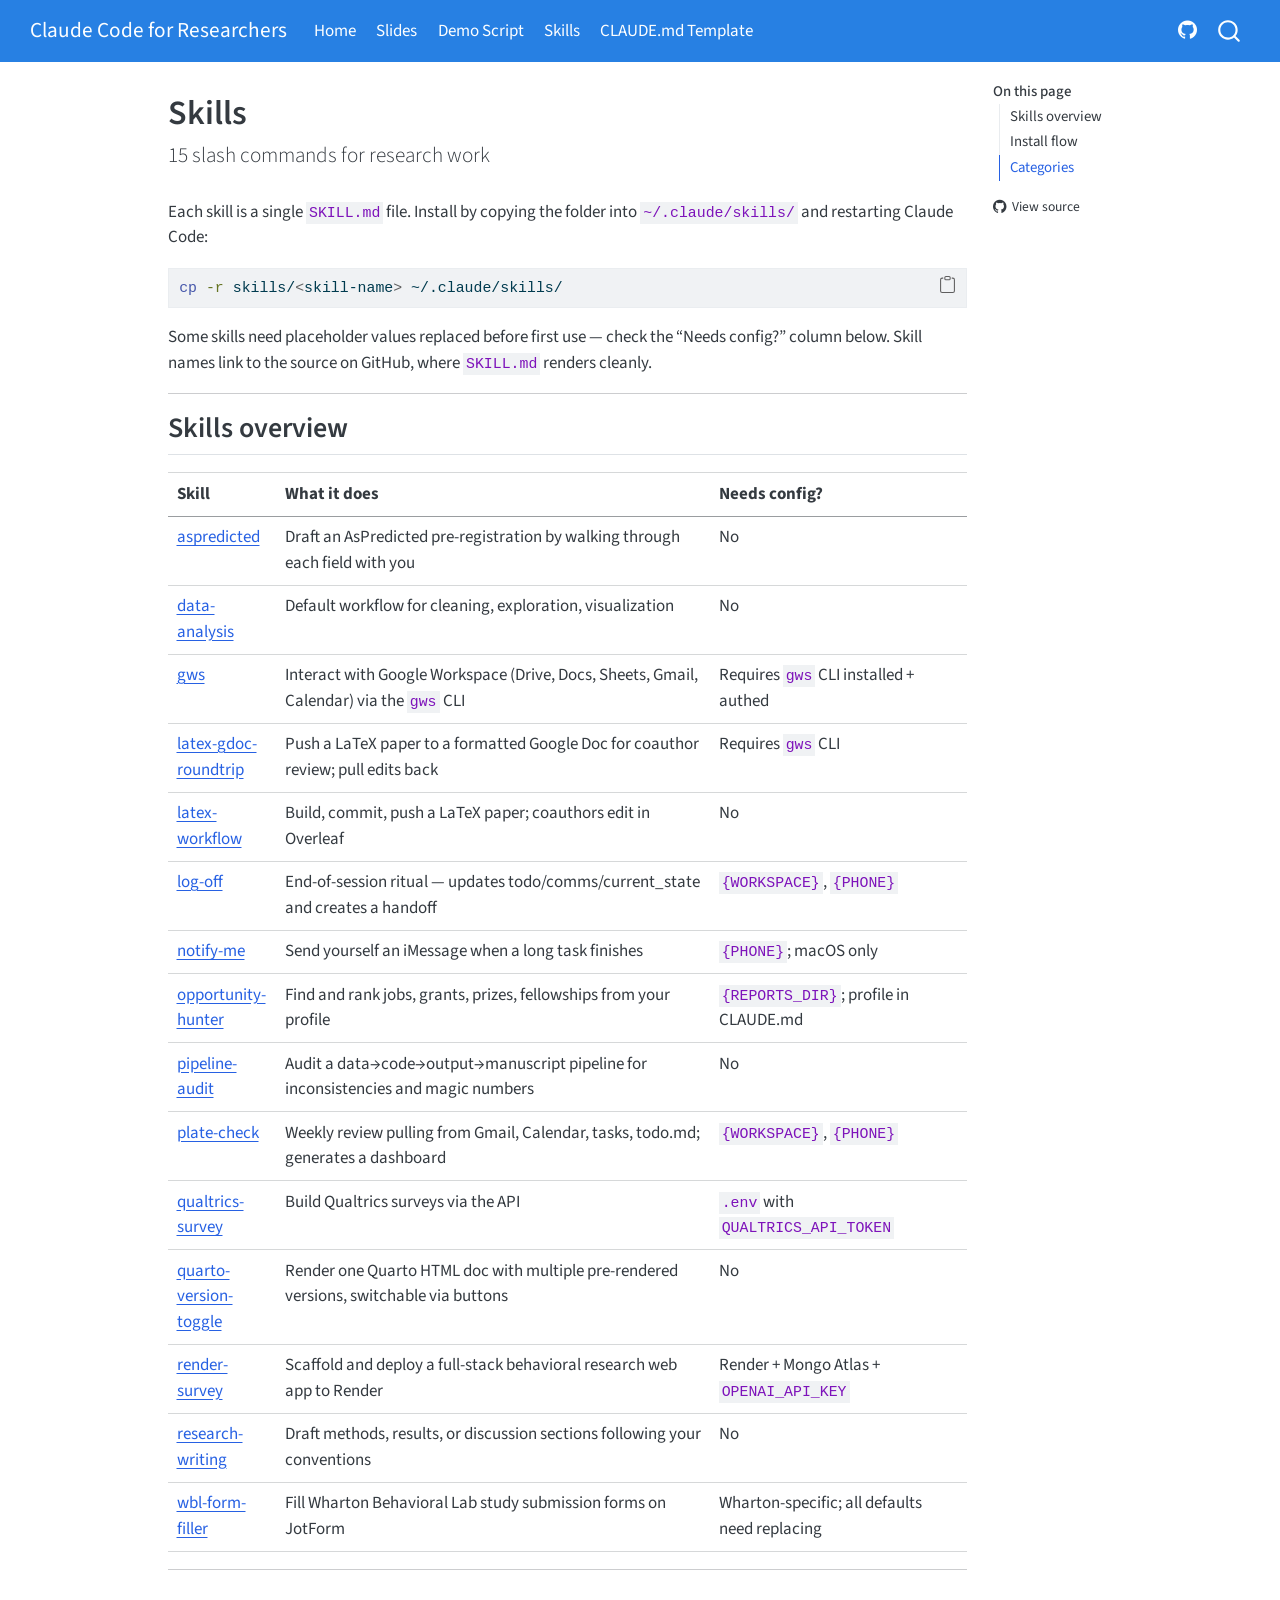
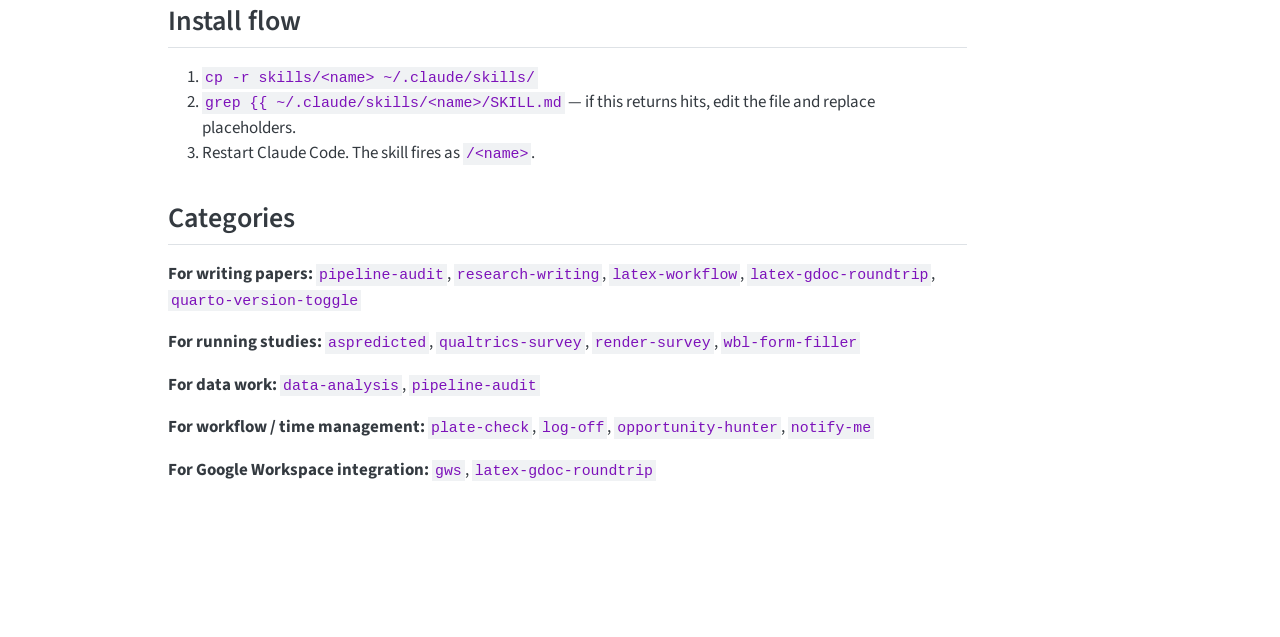
==== skills/index.html @ da027f0b "Built site for gh-pages" ====
<!DOCTYPE html>
<html xmlns="http://www.w3.org/1999/xhtml" lang="en" xml:lang="en"><head>

<meta charset="utf-8">
<meta name="generator" content="quarto-1.9.37">

<meta name="viewport" content="width=device-width, initial-scale=1.0, user-scalable=yes">


<title>Skills – Claude Code for Researchers</title>
<style>
/* Default styles provided by pandoc.
** See https://pandoc.org/MANUAL.html#variables-for-html for config info.
*/
code{white-space: pre-wrap;}
span.smallcaps{font-variant: small-caps;}
div.columns{display: flex; gap: min(4vw, 1.5em);}
div.column{flex: auto; overflow-x: auto;}
div.hanging-indent{margin-left: 1.5em; text-indent: -1.5em;}
ul.task-list{list-style: none;}
ul.task-list li input[type="checkbox"] {
  width: 0.8em;
  margin: 0 0.8em 0.2em -1em; /* quarto-specific, see https://github.com/quarto-dev/quarto-cli/issues/4556 */ 
  vertical-align: middle;
}
/* CSS for syntax highlighting */
html { -webkit-text-size-adjust: 100%; }
pre > code.sourceCode { white-space: pre; position: relative; }
pre > code.sourceCode > span { display: inline-block; line-height: 1.25; }
pre > code.sourceCode > span:empty { height: 1.2em; }
.sourceCode { overflow: visible; }
code.sourceCode > span { color: inherit; text-decoration: inherit; }
div.sourceCode { margin: 1em 0; }
pre.sourceCode { margin: 0; }
@media screen {
div.sourceCode { overflow: auto; }
}
@media print {
pre > code.sourceCode { white-space: pre-wrap; }
pre > code.sourceCode > span { text-indent: -5em; padding-left: 5em; }
}
pre.numberSource code
  { counter-reset: source-line 0; }
pre.numberSource code > span
  { position: relative; left: -4em; counter-increment: source-line; }
pre.numberSource code > span > a:first-child::before
  { content: counter(source-line);
    position: relative; left: -1em; text-align: right; vertical-align: baseline;
    border: none; display: inline-block;
    -webkit-touch-callout: none; -webkit-user-select: none;
    -khtml-user-select: none; -moz-user-select: none;
    -ms-user-select: none; user-select: none;
    padding: 0 4px; width: 4em;
  }
pre.numberSource { margin-left: 3em;  padding-left: 4px; }
div.sourceCode
  {   }
@media screen {
pre > code.sourceCode > span > a:first-child::before { text-decoration: underline; }
}
</style>


<script src="../site_libs/quarto-nav/quarto-nav.js"></script>
<script src="../site_libs/quarto-nav/headroom.min.js"></script>
<script src="../site_libs/clipboard/clipboard.min.js"></script>
<script src="../site_libs/quarto-search/autocomplete.umd.js"></script>
<script src="../site_libs/quarto-search/fuse.min.js"></script>
<script src="../site_libs/quarto-search/quarto-search.js"></script>
<meta name="quarto:offset" content="../">
<script src="../site_libs/quarto-html/quarto.js" type="module"></script>
<script src="../site_libs/quarto-html/tabsets/tabsets.js" type="module"></script>
<script src="../site_libs/quarto-html/popper.min.js"></script>
<script src="../site_libs/quarto-html/tippy.umd.min.js"></script>
<script src="../site_libs/quarto-html/anchor.min.js"></script>
<link href="../site_libs/quarto-html/tippy.css" rel="stylesheet">
<link href="../site_libs/quarto-html/quarto-syntax-highlighting-7f8f88aac4f3542376d5c11b86a4c14d.css" rel="stylesheet" id="quarto-text-highlighting-styles">
<script src="../site_libs/bootstrap/bootstrap.min.js"></script>
<link href="../site_libs/bootstrap/bootstrap-icons.css" rel="stylesheet">
<link href="../site_libs/bootstrap/bootstrap-a6716d435b7d433af430122f15daafcd.min.css" rel="stylesheet" append-hash="true" id="quarto-bootstrap" data-mode="light">
<script id="quarto-search-options" type="application/json">{
  "location": "navbar",
  "copy-button": false,
  "collapse-after": 3,
  "panel-placement": "end",
  "type": "overlay",
  "limit": 50,
  "keyboard-shortcut": [
    "f",
    "/",
    "s"
  ],
  "show-item-context": false,
  "language": {
    "search-no-results-text": "No results",
    "search-matching-documents-text": "matching documents",
    "search-copy-link-title": "Copy link to search",
    "search-hide-matches-text": "Hide additional matches",
    "search-more-match-text": "more match in this document",
    "search-more-matches-text": "more matches in this document",
    "search-clear-button-title": "Clear",
    "search-text-placeholder": "",
    "search-detached-cancel-button-title": "Cancel",
    "search-submit-button-title": "Submit",
    "search-label": "Search"
  }
}</script>


<link rel="stylesheet" href="../slides.css">
</head>

<body class="nav-fixed quarto-light">

<div id="quarto-search-results"></div>
  <header id="quarto-header" class="headroom fixed-top">
    <nav class="navbar navbar-expand-lg " data-bs-theme="dark">
      <div class="navbar-container container-fluid">
      <div class="navbar-brand-container mx-auto">
    <a class="navbar-brand" href="../index.html">
    <span class="navbar-title">Claude Code for Researchers</span>
    </a>
  </div>
            <div id="quarto-search" class="" title="Search"></div>
          <button class="navbar-toggler" type="button" data-bs-toggle="collapse" data-bs-target="#navbarCollapse" aria-controls="navbarCollapse" role="menu" aria-expanded="false" aria-label="Toggle navigation" onclick="if (window.quartoToggleHeadroom) { window.quartoToggleHeadroom(); }">
  <span class="navbar-toggler-icon"></span>
</button>
          <div class="collapse navbar-collapse" id="navbarCollapse">
            <ul class="navbar-nav navbar-nav-scroll me-auto">
  <li class="nav-item">
    <a class="nav-link" href="../index.html"> 
<span class="menu-text">Home</span></a>
  </li>  
  <li class="nav-item">
    <a class="nav-link" href="../slides.html"> 
<span class="menu-text">Slides</span></a>
  </li>  
  <li class="nav-item">
    <a class="nav-link" href="../demo_script.html"> 
<span class="menu-text">Demo Script</span></a>
  </li>  
  <li class="nav-item">
    <a class="nav-link active" href="../skills/index.html" aria-current="page"> 
<span class="menu-text">Skills</span></a>
  </li>  
  <li class="nav-item">
    <a class="nav-link" href="../TEMPLATE_CLAUDE.html"> 
<span class="menu-text">CLAUDE.md Template</span></a>
  </li>  
</ul>
            <ul class="navbar-nav navbar-nav-scroll ms-auto">
  <li class="nav-item compact">
    <a class="nav-link" href="https://github.com/lirabenjamin/claude-code-for-researchers"> <i class="bi bi-github" role="img" aria-label="GitHub">
</i> 
<span class="menu-text"></span></a>
  </li>  
</ul>
          </div> <!-- /navcollapse -->
            <div class="quarto-navbar-tools">
</div>
      </div> <!-- /container-fluid -->
    </nav>
</header>
<!-- content -->
<div id="quarto-content" class="quarto-container page-columns page-rows-contents page-layout-article page-navbar">
<!-- sidebar -->
<!-- margin-sidebar -->
    <div id="quarto-margin-sidebar" class="sidebar margin-sidebar">
        <nav id="TOC" role="doc-toc" class="toc-active">
    <h2 id="toc-title">On this page</h2>
   
  <ul>
  <li><a href="#skills-overview" id="toc-skills-overview" class="nav-link active" data-scroll-target="#skills-overview">Skills overview</a></li>
  <li><a href="#install-flow" id="toc-install-flow" class="nav-link" data-scroll-target="#install-flow">Install flow</a></li>
  <li><a href="#categories" id="toc-categories" class="nav-link" data-scroll-target="#categories">Categories</a></li>
  </ul>
<div class="toc-actions"><ul><li><a href="https://github.com/lirabenjamin/claude-code-for-researchers/blob/main/skills/index.qmd" class="toc-action"><i class="bi bi-github"></i>View source</a></li></ul></div></nav>
    </div>
<!-- main -->
<main class="content" id="quarto-document-content">

<header id="title-block-header" class="quarto-title-block default">
<div class="quarto-title">
<h1 class="title">Skills</h1>
<p class="subtitle lead">15 slash commands for research work</p>
</div>



<div class="quarto-title-meta">

    
  
    
  </div>
  


</header>


<p>Each skill is a single <code>SKILL.md</code> file. Install by copying the folder into <code>~/.claude/skills/</code> and restarting Claude Code:</p>
<div class="code-copy-outer-scaffold"><div class="sourceCode" id="cb1"><pre class="sourceCode bash code-with-copy"><code class="sourceCode bash"><span id="cb1-1"><a href="#cb1-1" aria-hidden="true" tabindex="-1"></a><span class="fu">cp</span> <span class="at">-r</span> skills/<span class="op">&lt;</span>skill-name<span class="op">&gt;</span> ~/.claude/skills/</span></code></pre></div><button title="Copy to Clipboard" class="code-copy-button"><i class="bi"></i></button></div>
<p>Some skills need placeholder values replaced before first use — check the “Needs config?” column below. Skill names link to the source on GitHub, where <code>SKILL.md</code> renders cleanly.</p>
<hr>
<section id="skills-overview" class="level2">
<h2 class="anchored" data-anchor-id="skills-overview">Skills overview</h2>
<table class="caption-top table">
<thead>
<tr class="header">
<th>Skill</th>
<th>What it does</th>
<th>Needs config?</th>
</tr>
</thead>
<tbody>
<tr class="odd">
<td><a href="https://github.com/lirabenjamin/claude-code-for-researchers/tree/main/skills/aspredicted">aspredicted</a></td>
<td>Draft an AsPredicted pre-registration by walking through each field with you</td>
<td>No</td>
</tr>
<tr class="even">
<td><a href="https://github.com/lirabenjamin/claude-code-for-researchers/tree/main/skills/data-analysis">data-analysis</a></td>
<td>Default workflow for cleaning, exploration, visualization</td>
<td>No</td>
</tr>
<tr class="odd">
<td><a href="https://github.com/lirabenjamin/claude-code-for-researchers/tree/main/skills/gws">gws</a></td>
<td>Interact with Google Workspace (Drive, Docs, Sheets, Gmail, Calendar) via the <code>gws</code> CLI</td>
<td>Requires <code>gws</code> CLI installed + authed</td>
</tr>
<tr class="even">
<td><a href="https://github.com/lirabenjamin/claude-code-for-researchers/tree/main/skills/latex-gdoc-roundtrip">latex-gdoc-roundtrip</a></td>
<td>Push a LaTeX paper to a formatted Google Doc for coauthor review; pull edits back</td>
<td>Requires <code>gws</code> CLI</td>
</tr>
<tr class="odd">
<td><a href="https://github.com/lirabenjamin/claude-code-for-researchers/tree/main/skills/latex-workflow">latex-workflow</a></td>
<td>Build, commit, push a LaTeX paper; coauthors edit in Overleaf</td>
<td>No</td>
</tr>
<tr class="even">
<td><a href="https://github.com/lirabenjamin/claude-code-for-researchers/tree/main/skills/log-off">log-off</a></td>
<td>End-of-session ritual — updates todo/comms/current_state and creates a handoff</td>
<td><code>{WORKSPACE}</code>, <code>{PHONE}</code></td>
</tr>
<tr class="odd">
<td><a href="https://github.com/lirabenjamin/claude-code-for-researchers/tree/main/skills/notify-me">notify-me</a></td>
<td>Send yourself an iMessage when a long task finishes</td>
<td><code>{PHONE}</code>; macOS only</td>
</tr>
<tr class="even">
<td><a href="https://github.com/lirabenjamin/claude-code-for-researchers/tree/main/skills/opportunity-hunter">opportunity-hunter</a></td>
<td>Find and rank jobs, grants, prizes, fellowships from your profile</td>
<td><code>{REPORTS_DIR}</code>; profile in CLAUDE.md</td>
</tr>
<tr class="odd">
<td><a href="https://github.com/lirabenjamin/claude-code-for-researchers/tree/main/skills/pipeline-audit">pipeline-audit</a></td>
<td>Audit a data→code→output→manuscript pipeline for inconsistencies and magic numbers</td>
<td>No</td>
</tr>
<tr class="even">
<td><a href="https://github.com/lirabenjamin/claude-code-for-researchers/tree/main/skills/plate-check">plate-check</a></td>
<td>Weekly review pulling from Gmail, Calendar, tasks, todo.md; generates a dashboard</td>
<td><code>{WORKSPACE}</code>, <code>{PHONE}</code></td>
</tr>
<tr class="odd">
<td><a href="https://github.com/lirabenjamin/claude-code-for-researchers/tree/main/skills/qualtrics-survey">qualtrics-survey</a></td>
<td>Build Qualtrics surveys via the API</td>
<td><code>.env</code> with <code>QUALTRICS_API_TOKEN</code></td>
</tr>
<tr class="even">
<td><a href="https://github.com/lirabenjamin/claude-code-for-researchers/tree/main/skills/quarto-version-toggle">quarto-version-toggle</a></td>
<td>Render one Quarto HTML doc with multiple pre-rendered versions, switchable via buttons</td>
<td>No</td>
</tr>
<tr class="odd">
<td><a href="https://github.com/lirabenjamin/claude-code-for-researchers/tree/main/skills/render-survey">render-survey</a></td>
<td>Scaffold and deploy a full-stack behavioral research web app to Render</td>
<td>Render + Mongo Atlas + <code>OPENAI_API_KEY</code></td>
</tr>
<tr class="even">
<td><a href="https://github.com/lirabenjamin/claude-code-for-researchers/tree/main/skills/research-writing">research-writing</a></td>
<td>Draft methods, results, or discussion sections following your conventions</td>
<td>No</td>
</tr>
<tr class="odd">
<td><a href="https://github.com/lirabenjamin/claude-code-for-researchers/tree/main/skills/wbl-form-filler">wbl-form-filler</a></td>
<td>Fill Wharton Behavioral Lab study submission forms on JotForm</td>
<td>Wharton-specific; all defaults need replacing</td>
</tr>
</tbody>
</table>
<hr>
</section>
<section id="install-flow" class="level2">
<h2 class="anchored" data-anchor-id="install-flow">Install flow</h2>
<ol type="1">
<li><code>cp -r skills/&lt;name&gt; ~/.claude/skills/</code></li>
<li><code>grep {{ ~/.claude/skills/&lt;name&gt;/SKILL.md</code> — if this returns hits, edit the file and replace placeholders.</li>
<li>Restart Claude Code. The skill fires as <code>/&lt;name&gt;</code>.</li>
</ol>
</section>
<section id="categories" class="level2">
<h2 class="anchored" data-anchor-id="categories">Categories</h2>
<p><strong>For writing papers:</strong> <code>pipeline-audit</code>, <code>research-writing</code>, <code>latex-workflow</code>, <code>latex-gdoc-roundtrip</code>, <code>quarto-version-toggle</code></p>
<p><strong>For running studies:</strong> <code>aspredicted</code>, <code>qualtrics-survey</code>, <code>render-survey</code>, <code>wbl-form-filler</code></p>
<p><strong>For data work:</strong> <code>data-analysis</code>, <code>pipeline-audit</code></p>
<p><strong>For workflow / time management:</strong> <code>plate-check</code>, <code>log-off</code>, <code>opportunity-hunter</code>, <code>notify-me</code></p>
<p><strong>For Google Workspace integration:</strong> <code>gws</code>, <code>latex-gdoc-roundtrip</code></p>


</section>

</main> <!-- /main -->
<script id="quarto-html-after-body" type="application/javascript">
  window.document.addEventListener("DOMContentLoaded", function (event) {
    const icon = "";
    const anchorJS = new window.AnchorJS();
    anchorJS.options = {
      placement: 'right',
      icon: icon
    };
    anchorJS.add('.anchored');
    const isCodeAnnotation = (el) => {
      for (const clz of el.classList) {
        if (clz.startsWith('code-annotation-')) {                     
          return true;
        }
      }
      return false;
    }
    const onCopySuccess = function(e) {
      // button target
      const button = e.trigger;
      // don't keep focus
      button.blur();
      // flash "checked"
      button.classList.add('code-copy-button-checked');
      var currentTitle = button.getAttribute("title");
      button.setAttribute("title", "Copied!");
      let tooltip;
      if (window.bootstrap) {
        button.setAttribute("data-bs-toggle", "tooltip");
        button.setAttribute("data-bs-placement", "left");
        button.setAttribute("data-bs-title", "Copied!");
        tooltip = new bootstrap.Tooltip(button, 
          { trigger: "manual", 
            customClass: "code-copy-button-tooltip",
            offset: [0, -8]});
        tooltip.show();    
      }
      setTimeout(function() {
        if (tooltip) {
          tooltip.hide();
          button.removeAttribute("data-bs-title");
          button.removeAttribute("data-bs-toggle");
          button.removeAttribute("data-bs-placement");
        }
        button.setAttribute("title", currentTitle);
        button.classList.remove('code-copy-button-checked');
      }, 1000);
      // clear code selection
      e.clearSelection();
    }
    const getTextToCopy = function(trigger) {
      const outerScaffold = trigger.parentElement.cloneNode(true);
      const codeEl = outerScaffold.querySelector('code');
      for (const childEl of codeEl.children) {
        if (isCodeAnnotation(childEl)) {
          childEl.remove();
        }
      }
      return codeEl.innerText;
    }
    const clipboard = new window.ClipboardJS('.code-copy-button:not([data-in-quarto-modal])', {
      text: getTextToCopy
    });
    clipboard.on('success', onCopySuccess);
    if (window.document.getElementById('quarto-embedded-source-code-modal')) {
      const clipboardModal = new window.ClipboardJS('.code-copy-button[data-in-quarto-modal]', {
        text: getTextToCopy,
        container: window.document.getElementById('quarto-embedded-source-code-modal')
      });
      clipboardModal.on('success', onCopySuccess);
    }
      var localhostRegex = new RegExp(/^(?:http|https):\/\/localhost\:?[0-9]*\//);
      var mailtoRegex = new RegExp(/^mailto:/);
        var filterRegex = new RegExp("https:\/\/lirabenjamin\.github\.io\/claude-code-for-researchers");
      var isInternal = (href) => {
          return filterRegex.test(href) || localhostRegex.test(href) || mailtoRegex.test(href);
      }
      // Inspect non-navigation links and adorn them if external
     var links = window.document.querySelectorAll('a[href]:not(.nav-link):not(.navbar-brand):not(.toc-action):not(.sidebar-link):not(.sidebar-item-toggle):not(.pagination-link):not(.no-external):not([aria-hidden]):not(.dropdown-item):not(.quarto-navigation-tool):not(.about-link)');
      for (var i=0; i<links.length; i++) {
        const link = links[i];
        if (!isInternal(link.href)) {
          // undo the damage that might have been done by quarto-nav.js in the case of
          // links that we want to consider external
          if (link.dataset.originalHref !== undefined) {
            link.href = link.dataset.originalHref;
          }
        }
      }
    function tippyHover(el, contentFn, onTriggerFn, onUntriggerFn) {
      const config = {
        allowHTML: true,
        maxWidth: 500,
        delay: 100,
        arrow: false,
        appendTo: function(el) {
            return el.parentElement;
        },
        interactive: true,
        interactiveBorder: 10,
        theme: 'quarto',
        placement: 'bottom-start',
      };
      if (contentFn) {
        config.content = contentFn;
      }
      if (onTriggerFn) {
        config.onTrigger = onTriggerFn;
      }
      if (onUntriggerFn) {
        config.onUntrigger = onUntriggerFn;
      }
      window.tippy(el, config); 
    }
    const noterefs = window.document.querySelectorAll('a[role="doc-noteref"]');
    for (var i=0; i<noterefs.length; i++) {
      const ref = noterefs[i];
      tippyHover(ref, function() {
        // use id or data attribute instead here
        let href = ref.getAttribute('data-footnote-href') || ref.getAttribute('href');
        try { href = new URL(href).hash; } catch {}
        const id = href.replace(/^#\/?/, "");
        const note = window.document.getElementById(id);
        if (note) {
          return note.innerHTML;
        } else {
          return "";
        }
      });
    }
    const xrefs = window.document.querySelectorAll('a.quarto-xref');
    const processXRef = (id, note) => {
      // Strip column container classes
      const stripColumnClz = (el) => {
        el.classList.remove("page-full", "page-columns");
        if (el.children) {
          for (const child of el.children) {
            stripColumnClz(child);
          }
        }
      }
      stripColumnClz(note)
      if (id === null || id.startsWith('sec-')) {
        // Special case sections, only their first couple elements
        const container = document.createElement("div");
        if (note.children && note.children.length > 2) {
          container.appendChild(note.children[0].cloneNode(true));
          for (let i = 1; i < note.children.length; i++) {
            const child = note.children[i];
            if (child.tagName === "P" && child.innerText === "") {
              continue;
            } else {
              container.appendChild(child.cloneNode(true));
              break;
            }
          }
          if (window.Quarto?.typesetMath) {
            window.Quarto.typesetMath(container);
          }
          return container.innerHTML
        } else {
          if (window.Quarto?.typesetMath) {
            window.Quarto.typesetMath(note);
          }
          return note.innerHTML;
        }
      } else {
        // Remove any anchor links if they are present
        const anchorLink = note.querySelector('a.anchorjs-link');
        if (anchorLink) {
          anchorLink.remove();
        }
        if (window.Quarto?.typesetMath) {
          window.Quarto.typesetMath(note);
        }
        if (note.classList.contains("callout")) {
          return note.outerHTML;
        } else {
          return note.innerHTML;
        }
      }
    }
    for (var i=0; i<xrefs.length; i++) {
      const xref = xrefs[i];
      tippyHover(xref, undefined, function(instance) {
        instance.disable();
        let url = xref.getAttribute('href');
        let hash = undefined; 
        if (url.startsWith('#')) {
          hash = url;
        } else {
          try { hash = new URL(url).hash; } catch {}
        }
        if (hash) {
          const id = hash.replace(/^#\/?/, "");
          const note = window.document.getElementById(id);
          if (note !== null) {
            try {
              const html = processXRef(id, note.cloneNode(true));
              instance.setContent(html);
            } finally {
              instance.enable();
              instance.show();
            }
          } else {
            // See if we can fetch this
            fetch(url.split('#')[0])
            .then(res => res.text())
            .then(html => {
              const parser = new DOMParser();
              const htmlDoc = parser.parseFromString(html, "text/html");
              const note = htmlDoc.getElementById(id);
              if (note !== null) {
                const html = processXRef(id, note);
                instance.setContent(html);
              } 
            }).finally(() => {
              instance.enable();
              instance.show();
            });
          }
        } else {
          // See if we can fetch a full url (with no hash to target)
          // This is a special case and we should probably do some content thinning / targeting
          fetch(url)
          .then(res => res.text())
          .then(html => {
            const parser = new DOMParser();
            const htmlDoc = parser.parseFromString(html, "text/html");
            const note = htmlDoc.querySelector('main.content');
            if (note !== null) {
              // This should only happen for chapter cross references
              // (since there is no id in the URL)
              // remove the first header
              if (note.children.length > 0 && note.children[0].tagName === "HEADER") {
                note.children[0].remove();
              }
              const html = processXRef(null, note);
              instance.setContent(html);
            } 
          }).finally(() => {
            instance.enable();
            instance.show();
          });
        }
      }, function(instance) {
      });
    }
        let selectedAnnoteEl;
        const selectorForAnnotation = ( cell, annotation) => {
          let cellAttr = 'data-code-cell="' + cell + '"';
          let lineAttr = 'data-code-annotation="' +  annotation + '"';
          const selector = 'span[' + cellAttr + '][' + lineAttr + ']';
          return selector;
        }
        const selectCodeLines = (annoteEl) => {
          const doc = window.document;
          const targetCell = annoteEl.getAttribute("data-target-cell");
          const targetAnnotation = annoteEl.getAttribute("data-target-annotation");
          const annoteSpan = window.document.querySelector(selectorForAnnotation(targetCell, targetAnnotation));
          const lines = annoteSpan.getAttribute("data-code-lines").split(",");
          const lineIds = lines.map((line) => {
            return targetCell + "-" + line;
          })
          let top = null;
          let height = null;
          let parent = null;
          if (lineIds.length > 0) {
              //compute the position of the single el (top and bottom and make a div)
              const el = window.document.getElementById(lineIds[0]);
              top = el.offsetTop;
              height = el.offsetHeight;
              parent = el.parentElement.parentElement;
            if (lineIds.length > 1) {
              const lastEl = window.document.getElementById(lineIds[lineIds.length - 1]);
              const bottom = lastEl.offsetTop + lastEl.offsetHeight;
              height = bottom - top;
            }
            if (top !== null && height !== null && parent !== null) {
              // cook up a div (if necessary) and position it 
              let div = window.document.getElementById("code-annotation-line-highlight");
              if (div === null) {
                div = window.document.createElement("div");
                div.setAttribute("id", "code-annotation-line-highlight");
                div.style.position = 'absolute';
                parent.appendChild(div);
              }
              div.style.top = top - 2 + "px";
              div.style.height = height + 4 + "px";
              div.style.left = 0;
              let gutterDiv = window.document.getElementById("code-annotation-line-highlight-gutter");
              if (gutterDiv === null) {
                gutterDiv = window.document.createElement("div");
                gutterDiv.setAttribute("id", "code-annotation-line-highlight-gutter");
                gutterDiv.style.position = 'absolute';
                const codeCell = window.document.getElementById(targetCell);
                const gutter = codeCell.querySelector('.code-annotation-gutter');
                gutter.appendChild(gutterDiv);
              }
              gutterDiv.style.top = top - 2 + "px";
              gutterDiv.style.height = height + 4 + "px";
            }
            selectedAnnoteEl = annoteEl;
          }
        };
        const unselectCodeLines = () => {
          const elementsIds = ["code-annotation-line-highlight", "code-annotation-line-highlight-gutter"];
          elementsIds.forEach((elId) => {
            const div = window.document.getElementById(elId);
            if (div) {
              div.remove();
            }
          });
          selectedAnnoteEl = undefined;
        };
          // Handle positioning of the toggle
      window.addEventListener(
        "resize",
        throttle(() => {
          elRect = undefined;
          if (selectedAnnoteEl) {
            selectCodeLines(selectedAnnoteEl);
          }
        }, 10)
      );
      function throttle(fn, ms) {
      let throttle = false;
      let timer;
        return (...args) => {
          if(!throttle) { // first call gets through
              fn.apply(this, args);
              throttle = true;
          } else { // all the others get throttled
              if(timer) clearTimeout(timer); // cancel #2
              timer = setTimeout(() => {
                fn.apply(this, args);
                timer = throttle = false;
              }, ms);
          }
        };
      }
        // Attach click handler to the DT
        const annoteDls = window.document.querySelectorAll('dt[data-target-cell]');
        for (const annoteDlNode of annoteDls) {
          annoteDlNode.addEventListener('click', (event) => {
            const clickedEl = event.target;
            if (clickedEl !== selectedAnnoteEl) {
              unselectCodeLines();
              const activeEl = window.document.querySelector('dt[data-target-cell].code-annotation-active');
              if (activeEl) {
                activeEl.classList.remove('code-annotation-active');
              }
              selectCodeLines(clickedEl);
              clickedEl.classList.add('code-annotation-active');
            } else {
              // Unselect the line
              unselectCodeLines();
              clickedEl.classList.remove('code-annotation-active');
            }
          });
        }
    const findCites = (el) => {
      const parentEl = el.parentElement;
      if (parentEl) {
        const cites = parentEl.dataset.cites;
        if (cites) {
          return {
            el,
            cites: cites.split(' ')
          };
        } else {
          return findCites(el.parentElement)
        }
      } else {
        return undefined;
      }
    };
    var bibliorefs = window.document.querySelectorAll('a[role="doc-biblioref"]');
    for (var i=0; i<bibliorefs.length; i++) {
      const ref = bibliorefs[i];
      const citeInfo = findCites(ref);
      if (citeInfo) {
        tippyHover(citeInfo.el, function() {
          var popup = window.document.createElement('div');
          citeInfo.cites.forEach(function(cite) {
            var citeDiv = window.document.createElement('div');
            citeDiv.classList.add('hanging-indent');
            citeDiv.classList.add('csl-entry');
            var biblioDiv = window.document.getElementById('ref-' + cite);
            if (biblioDiv) {
              citeDiv.innerHTML = biblioDiv.innerHTML;
            }
            popup.appendChild(citeDiv);
          });
          return popup.innerHTML;
        });
      }
    }
  });
  </script>
</div> <!-- /content -->




<footer class="footer"><div class="nav-footer"><div class="nav-footer-center"><div class="toc-actions d-sm-block d-md-none"><ul><li><a href="https://github.com/lirabenjamin/claude-code-for-researchers/blob/main/skills/index.qmd" class="toc-action"><i class="bi bi-github"></i>View source</a></li></ul></div></div></div></footer></body></html>
---- site_libs/quarto-html/tippy.css ----
.tippy-box[data-animation=fade][data-state=hidden]{opacity:0}[data-tippy-root]{max-width:calc(100vw - 10px)}.tippy-box{position:relative;background-color:#333;color:#fff;border-radius:4px;font-size:14px;line-height:1.4;white-space:normal;outline:0;transition-property:transform,visibility,opacity}.tippy-box[data-placement^=top]>.tippy-arrow{bottom:0}.tippy-box[data-placement^=top]>.tippy-arrow:before{bottom:-7px;left:0;border-width:8px 8px 0;border-top-color:initial;transform-origin:center top}.tippy-box[data-placement^=bottom]>.tippy-arrow{top:0}.tippy-box[data-placement^=bottom]>.tippy-arrow:before{top:-7px;left:0;border-width:0 8px 8px;border-bottom-color:initial;transform-origin:center bottom}.tippy-box[data-placement^=left]>.tippy-arrow{right:0}.tippy-box[data-placement^=left]>.tippy-arrow:before{border-width:8px 0 8px 8px;border-left-color:initial;right:-7px;transform-origin:center left}.tippy-box[data-placement^=right]>.tippy-arrow{left:0}.tippy-box[data-placement^=right]>.tippy-arrow:before{left:-7px;border-width:8px 8px 8px 0;border-right-color:initial;transform-origin:center right}.tippy-box[data-inertia][data-state=visible]{transition-timing-function:cubic-bezier(.54,1.5,.38,1.11)}.tippy-arrow{width:16px;height:16px;color:#333}.tippy-arrow:before{content:"";position:absolute;border-color:transparent;border-style:solid}.tippy-content{position:relative;padding:5px 9px;z-index:1}
---- site_libs/quarto-html/quarto-syntax-highlighting-7f8f88aac4f3542376d5c11b86a4c14d.css ----
/* quarto syntax highlight colors */
:root {
  --quarto-hl-ot-color: #003B4F;
  --quarto-hl-at-color: #657422;
  --quarto-hl-ss-color: #20794D;
  --quarto-hl-an-color: #5E5E5E;
  --quarto-hl-fu-color: #4758AB;
  --quarto-hl-st-color: #20794D;
  --quarto-hl-cf-color: #003B4F;
  --quarto-hl-op-color: #5E5E5E;
  --quarto-hl-er-color: #AD0000;
  --quarto-hl-bn-color: #AD0000;
  --quarto-hl-al-color: #AD0000;
  --quarto-hl-va-color: #111111;
  --quarto-hl-bu-color: inherit;
  --quarto-hl-ex-color: inherit;
  --quarto-hl-pp-color: #AD0000;
  --quarto-hl-in-color: #5E5E5E;
  --quarto-hl-vs-color: #20794D;
  --quarto-hl-wa-color: #5E5E5E;
  --quarto-hl-do-color: #5E5E5E;
  --quarto-hl-im-color: #00769E;
  --quarto-hl-ch-color: #20794D;
  --quarto-hl-dt-color: #AD0000;
  --quarto-hl-fl-color: #AD0000;
  --quarto-hl-co-color: #5E5E5E;
  --quarto-hl-cv-color: #5E5E5E;
  --quarto-hl-cn-color: #8f5902;
  --quarto-hl-sc-color: #5E5E5E;
  --quarto-hl-dv-color: #AD0000;
  --quarto-hl-kw-color: #003B4F;
}

/* other quarto variables */
:root {
  --quarto-font-monospace: SFMono-Regular, Menlo, Monaco, Consolas, "Liberation Mono", "Courier New", monospace;
}

/* syntax highlight based on Pandoc's rules */
pre > code.sourceCode > span {
  color: #003B4F;
}

code.sourceCode > span {
  color: #003B4F;
}

div.sourceCode,
div.sourceCode pre.sourceCode {
  color: #003B4F;
}

/* Normal */
code span {
  color: #003B4F;
}

/* Alert */
code span.al {
  color: #AD0000;
  font-style: inherit;
}

/* Annotation */
code span.an {
  color: #5E5E5E;
  font-style: inherit;
}

/* Attribute */
code span.at {
  color: #657422;
  font-style: inherit;
}

/* BaseN */
code span.bn {
  color: #AD0000;
  font-style: inherit;
}

/* BuiltIn */
code span.bu {
  font-style: inherit;
}

/* ControlFlow */
code span.cf {
  color: #003B4F;
  font-weight: bold;
  font-style: inherit;
}

/* Char */
code span.ch {
  color: #20794D;
  font-style: inherit;
}

/* Constant */
code span.cn {
  color: #8f5902;
  font-style: inherit;
}

/* Comment */
code span.co {
  color: #5E5E5E;
  font-style: inherit;
}

/* CommentVar */
code span.cv {
  color: #5E5E5E;
  font-style: italic;
}

/* Documentation */
code span.do {
  color: #5E5E5E;
  font-style: italic;
}

/* DataType */
code span.dt {
  color: #AD0000;
  font-style: inherit;
}

/* DecVal */
code span.dv {
  color: #AD0000;
  font-style: inherit;
}

/* Error */
code span.er {
  color: #AD0000;
  font-style: inherit;
}

/* Extension */
code span.ex {
  font-style: inherit;
}

/* Float */
code span.fl {
  color: #AD0000;
  font-style: inherit;
}

/* Function */
code span.fu {
  color: #4758AB;
  font-style: inherit;
}

/* Import */
code span.im {
  color: #00769E;
  font-style: inherit;
}

/* Information */
code span.in {
  color: #5E5E5E;
  font-style: inherit;
}

/* Keyword */
code span.kw {
  color: #003B4F;
  font-weight: bold;
  font-style: inherit;
}

/* Operator */
code span.op {
  color: #5E5E5E;
  font-style: inherit;
}

/* Other */
code span.ot {
  color: #003B4F;
  font-style: inherit;
}

/* Preprocessor */
code span.pp {
  color: #AD0000;
  font-style: inherit;
}

/* SpecialChar */
code span.sc {
  color: #5E5E5E;
  font-style: inherit;
}

/* SpecialString */
code span.ss {
  color: #20794D;
  font-style: inherit;
}

/* String */
code span.st {
  color: #20794D;
  font-style: inherit;
}

/* Variable */
code span.va {
  color: #111111;
  font-style: inherit;
}

/* VerbatimString */
code span.vs {
  color: #20794D;
  font-style: inherit;
}

/* Warning */
code span.wa {
  color: #5E5E5E;
  font-style: italic;
}

.prevent-inlining {
  content: "</";
}

/*# sourceMappingURL=789ad8cd35626ba772517505b42a116e.css.map */
---- slides.css ----
/* Make code blocks look more terminal-like and fit longer excerpts */
.reveal pre {
  font-size: 0.55em;
  line-height: 1.35;
  box-shadow: none;
  border: 1px solid #ddd;
}

.reveal pre code {
  max-height: 700px;
  padding: 1.2em;
  background: #fafafa;
  color: #222;
  font-family: "JetBrains Mono", "Fira Code", Menlo, monospace;
}

/* Scrollable slides — let long excerpts scroll within the slide area */
.reveal .slides section.scrollable {
  overflow-y: auto;
}

/* Tighter body text on excerpt-heavy slides */
.reveal h2 {
  margin-bottom: 0.5em;
}
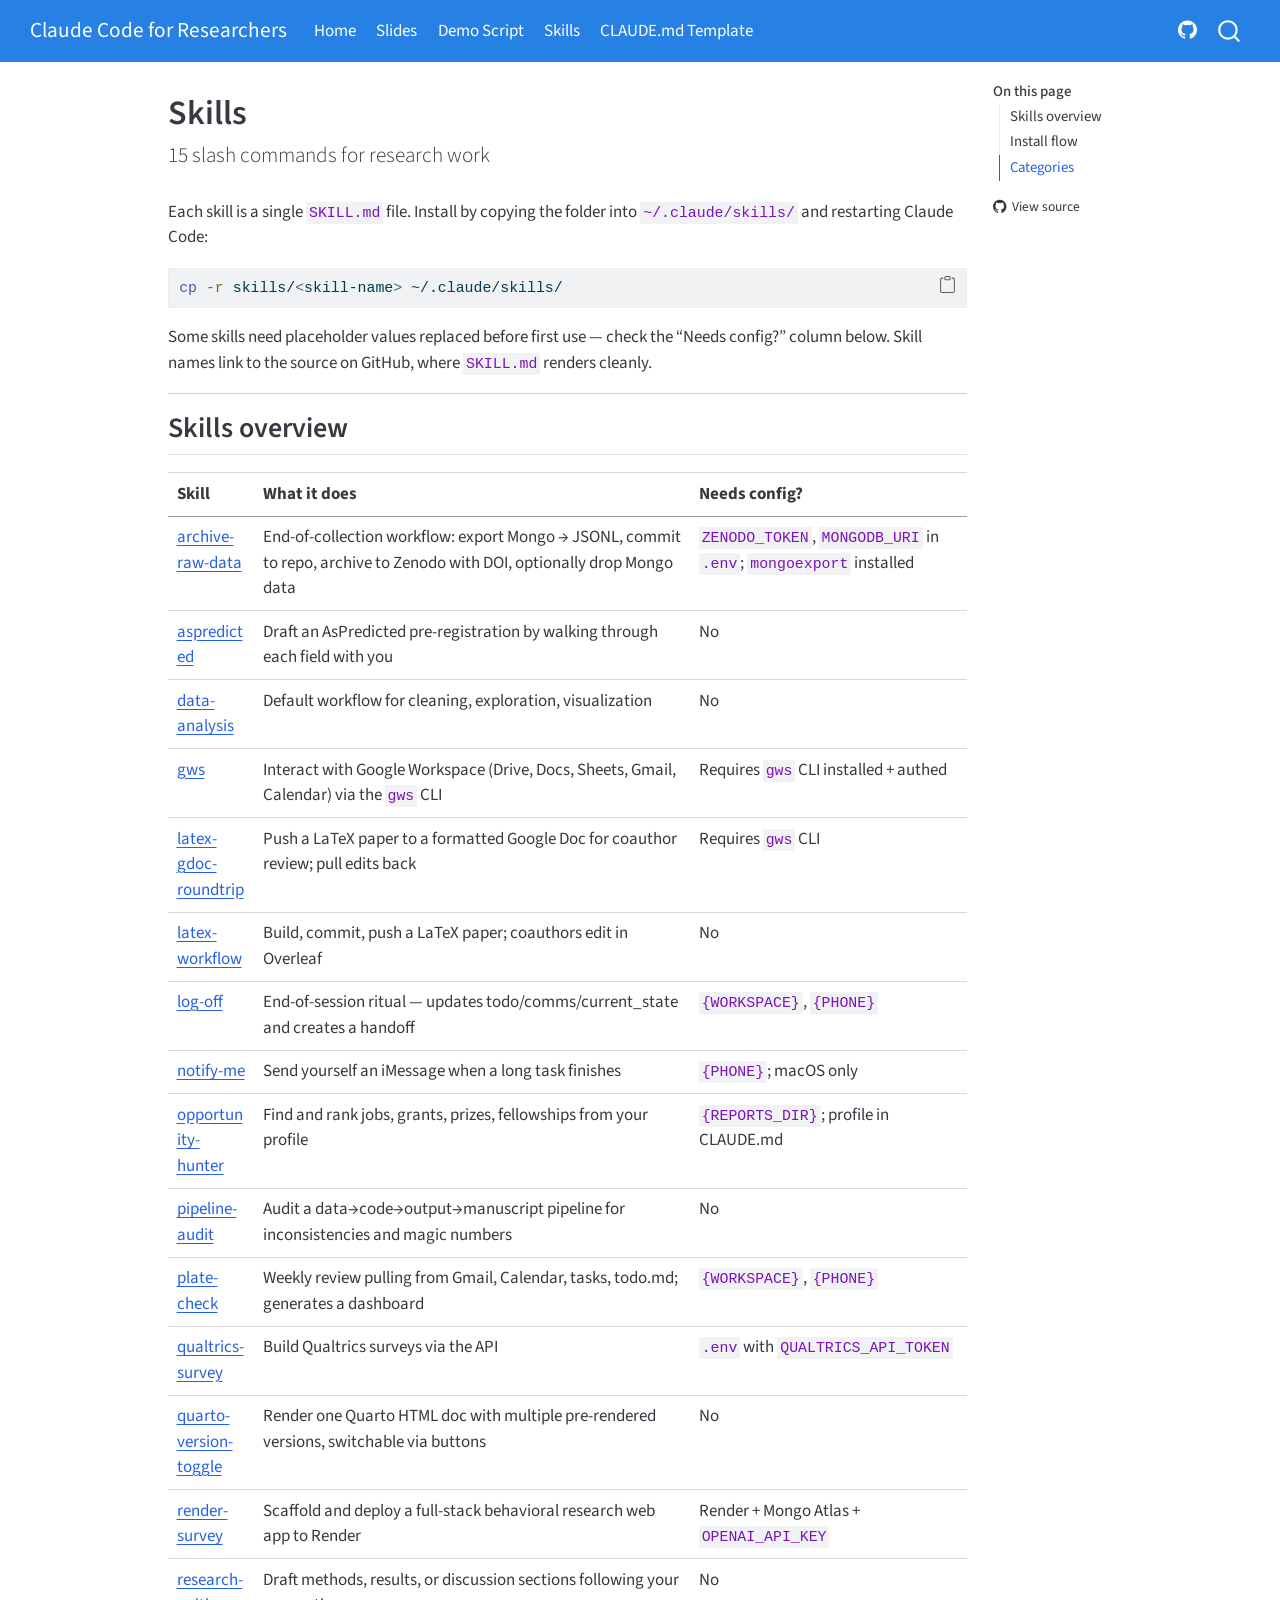
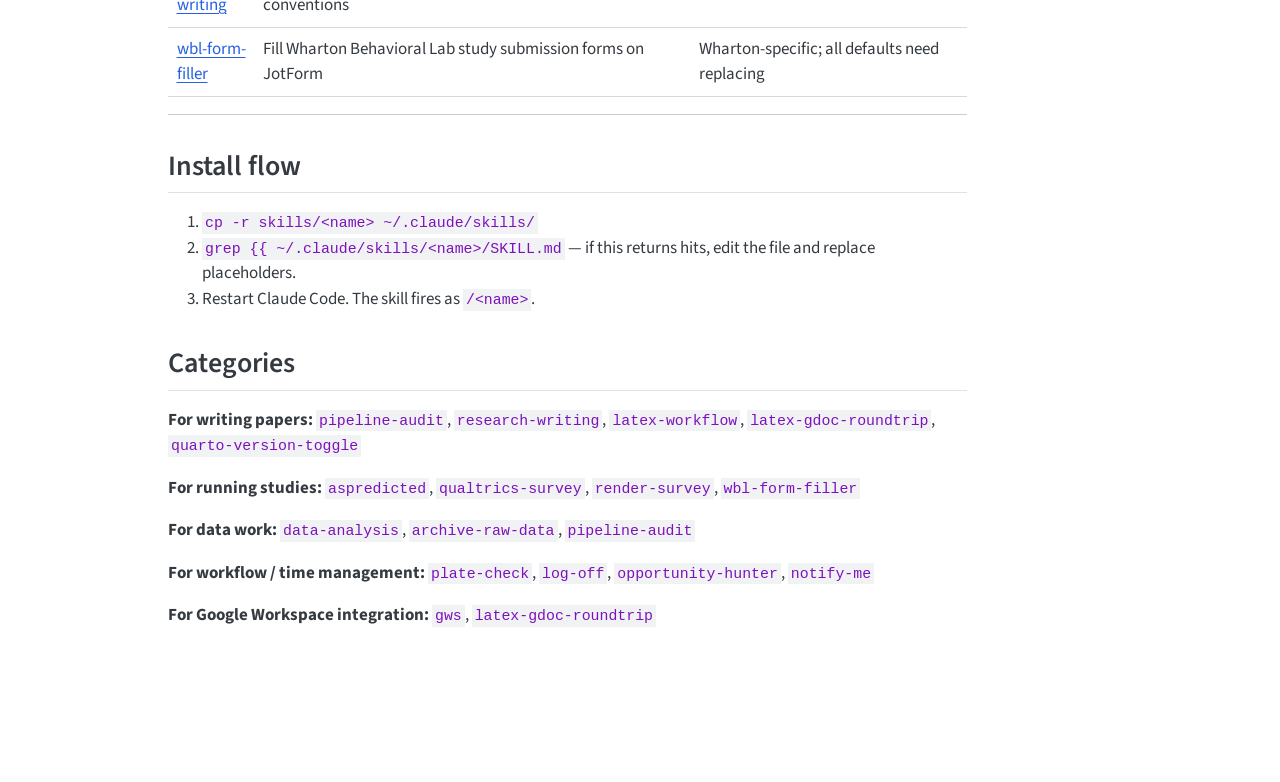
==== commit 475d493c: "Built site for gh-pages" ====
--- a/skills/index.html
+++ b/skills/index.html
@@ -215,76 +215,81 @@
 </thead>
 <tbody>
 <tr class="odd">
+<td><a href="https://github.com/lirabenjamin/claude-code-for-researchers/tree/main/skills/archive-raw-data">archive-raw-data</a></td>
+<td>End-of-collection workflow: export Mongo → JSONL, commit to repo, archive to Zenodo with DOI, optionally drop Mongo data</td>
+<td><code>ZENODO_TOKEN</code>, <code>MONGODB_URI</code> in <code>.env</code>; <code>mongoexport</code> installed</td>
+</tr>
+<tr class="even">
 <td><a href="https://github.com/lirabenjamin/claude-code-for-researchers/tree/main/skills/aspredicted">aspredicted</a></td>
 <td>Draft an AsPredicted pre-registration by walking through each field with you</td>
 <td>No</td>
 </tr>
-<tr class="even">
+<tr class="odd">
 <td><a href="https://github.com/lirabenjamin/claude-code-for-researchers/tree/main/skills/data-analysis">data-analysis</a></td>
 <td>Default workflow for cleaning, exploration, visualization</td>
 <td>No</td>
 </tr>
-<tr class="odd">
+<tr class="even">
 <td><a href="https://github.com/lirabenjamin/claude-code-for-researchers/tree/main/skills/gws">gws</a></td>
 <td>Interact with Google Workspace (Drive, Docs, Sheets, Gmail, Calendar) via the <code>gws</code> CLI</td>
 <td>Requires <code>gws</code> CLI installed + authed</td>
 </tr>
-<tr class="even">
+<tr class="odd">
 <td><a href="https://github.com/lirabenjamin/claude-code-for-researchers/tree/main/skills/latex-gdoc-roundtrip">latex-gdoc-roundtrip</a></td>
 <td>Push a LaTeX paper to a formatted Google Doc for coauthor review; pull edits back</td>
 <td>Requires <code>gws</code> CLI</td>
 </tr>
-<tr class="odd">
+<tr class="even">
 <td><a href="https://github.com/lirabenjamin/claude-code-for-researchers/tree/main/skills/latex-workflow">latex-workflow</a></td>
 <td>Build, commit, push a LaTeX paper; coauthors edit in Overleaf</td>
 <td>No</td>
 </tr>
-<tr class="even">
+<tr class="odd">
 <td><a href="https://github.com/lirabenjamin/claude-code-for-researchers/tree/main/skills/log-off">log-off</a></td>
 <td>End-of-session ritual — updates todo/comms/current_state and creates a handoff</td>
 <td><code>{WORKSPACE}</code>, <code>{PHONE}</code></td>
 </tr>
-<tr class="odd">
+<tr class="even">
 <td><a href="https://github.com/lirabenjamin/claude-code-for-researchers/tree/main/skills/notify-me">notify-me</a></td>
 <td>Send yourself an iMessage when a long task finishes</td>
 <td><code>{PHONE}</code>; macOS only</td>
 </tr>
-<tr class="even">
+<tr class="odd">
 <td><a href="https://github.com/lirabenjamin/claude-code-for-researchers/tree/main/skills/opportunity-hunter">opportunity-hunter</a></td>
 <td>Find and rank jobs, grants, prizes, fellowships from your profile</td>
 <td><code>{REPORTS_DIR}</code>; profile in CLAUDE.md</td>
 </tr>
-<tr class="odd">
+<tr class="even">
 <td><a href="https://github.com/lirabenjamin/claude-code-for-researchers/tree/main/skills/pipeline-audit">pipeline-audit</a></td>
 <td>Audit a data→code→output→manuscript pipeline for inconsistencies and magic numbers</td>
 <td>No</td>
 </tr>
-<tr class="even">
+<tr class="odd">
 <td><a href="https://github.com/lirabenjamin/claude-code-for-researchers/tree/main/skills/plate-check">plate-check</a></td>
 <td>Weekly review pulling from Gmail, Calendar, tasks, todo.md; generates a dashboard</td>
 <td><code>{WORKSPACE}</code>, <code>{PHONE}</code></td>
 </tr>
-<tr class="odd">
+<tr class="even">
 <td><a href="https://github.com/lirabenjamin/claude-code-for-researchers/tree/main/skills/qualtrics-survey">qualtrics-survey</a></td>
 <td>Build Qualtrics surveys via the API</td>
 <td><code>.env</code> with <code>QUALTRICS_API_TOKEN</code></td>
 </tr>
-<tr class="even">
+<tr class="odd">
 <td><a href="https://github.com/lirabenjamin/claude-code-for-researchers/tree/main/skills/quarto-version-toggle">quarto-version-toggle</a></td>
 <td>Render one Quarto HTML doc with multiple pre-rendered versions, switchable via buttons</td>
 <td>No</td>
 </tr>
-<tr class="odd">
+<tr class="even">
 <td><a href="https://github.com/lirabenjamin/claude-code-for-researchers/tree/main/skills/render-survey">render-survey</a></td>
 <td>Scaffold and deploy a full-stack behavioral research web app to Render</td>
 <td>Render + Mongo Atlas + <code>OPENAI_API_KEY</code></td>
 </tr>
-<tr class="even">
+<tr class="odd">
 <td><a href="https://github.com/lirabenjamin/claude-code-for-researchers/tree/main/skills/research-writing">research-writing</a></td>
 <td>Draft methods, results, or discussion sections following your conventions</td>
 <td>No</td>
 </tr>
-<tr class="odd">
+<tr class="even">
 <td><a href="https://github.com/lirabenjamin/claude-code-for-researchers/tree/main/skills/wbl-form-filler">wbl-form-filler</a></td>
 <td>Fill Wharton Behavioral Lab study submission forms on JotForm</td>
 <td>Wharton-specific; all defaults need replacing</td>
@@ -305,7 +310,7 @@
 <h2 class="anchored" data-anchor-id="categories">Categories</h2>
 <p><strong>For writing papers:</strong> <code>pipeline-audit</code>, <code>research-writing</code>, <code>latex-workflow</code>, <code>latex-gdoc-roundtrip</code>, <code>quarto-version-toggle</code></p>
 <p><strong>For running studies:</strong> <code>aspredicted</code>, <code>qualtrics-survey</code>, <code>render-survey</code>, <code>wbl-form-filler</code></p>
-<p><strong>For data work:</strong> <code>data-analysis</code>, <code>pipeline-audit</code></p>
+<p><strong>For data work:</strong> <code>data-analysis</code>, <code>archive-raw-data</code>, <code>pipeline-audit</code></p>
 <p><strong>For workflow / time management:</strong> <code>plate-check</code>, <code>log-off</code>, <code>opportunity-hunter</code>, <code>notify-me</code></p>
 <p><strong>For Google Workspace integration:</strong> <code>gws</code>, <code>latex-gdoc-roundtrip</code></p>
 
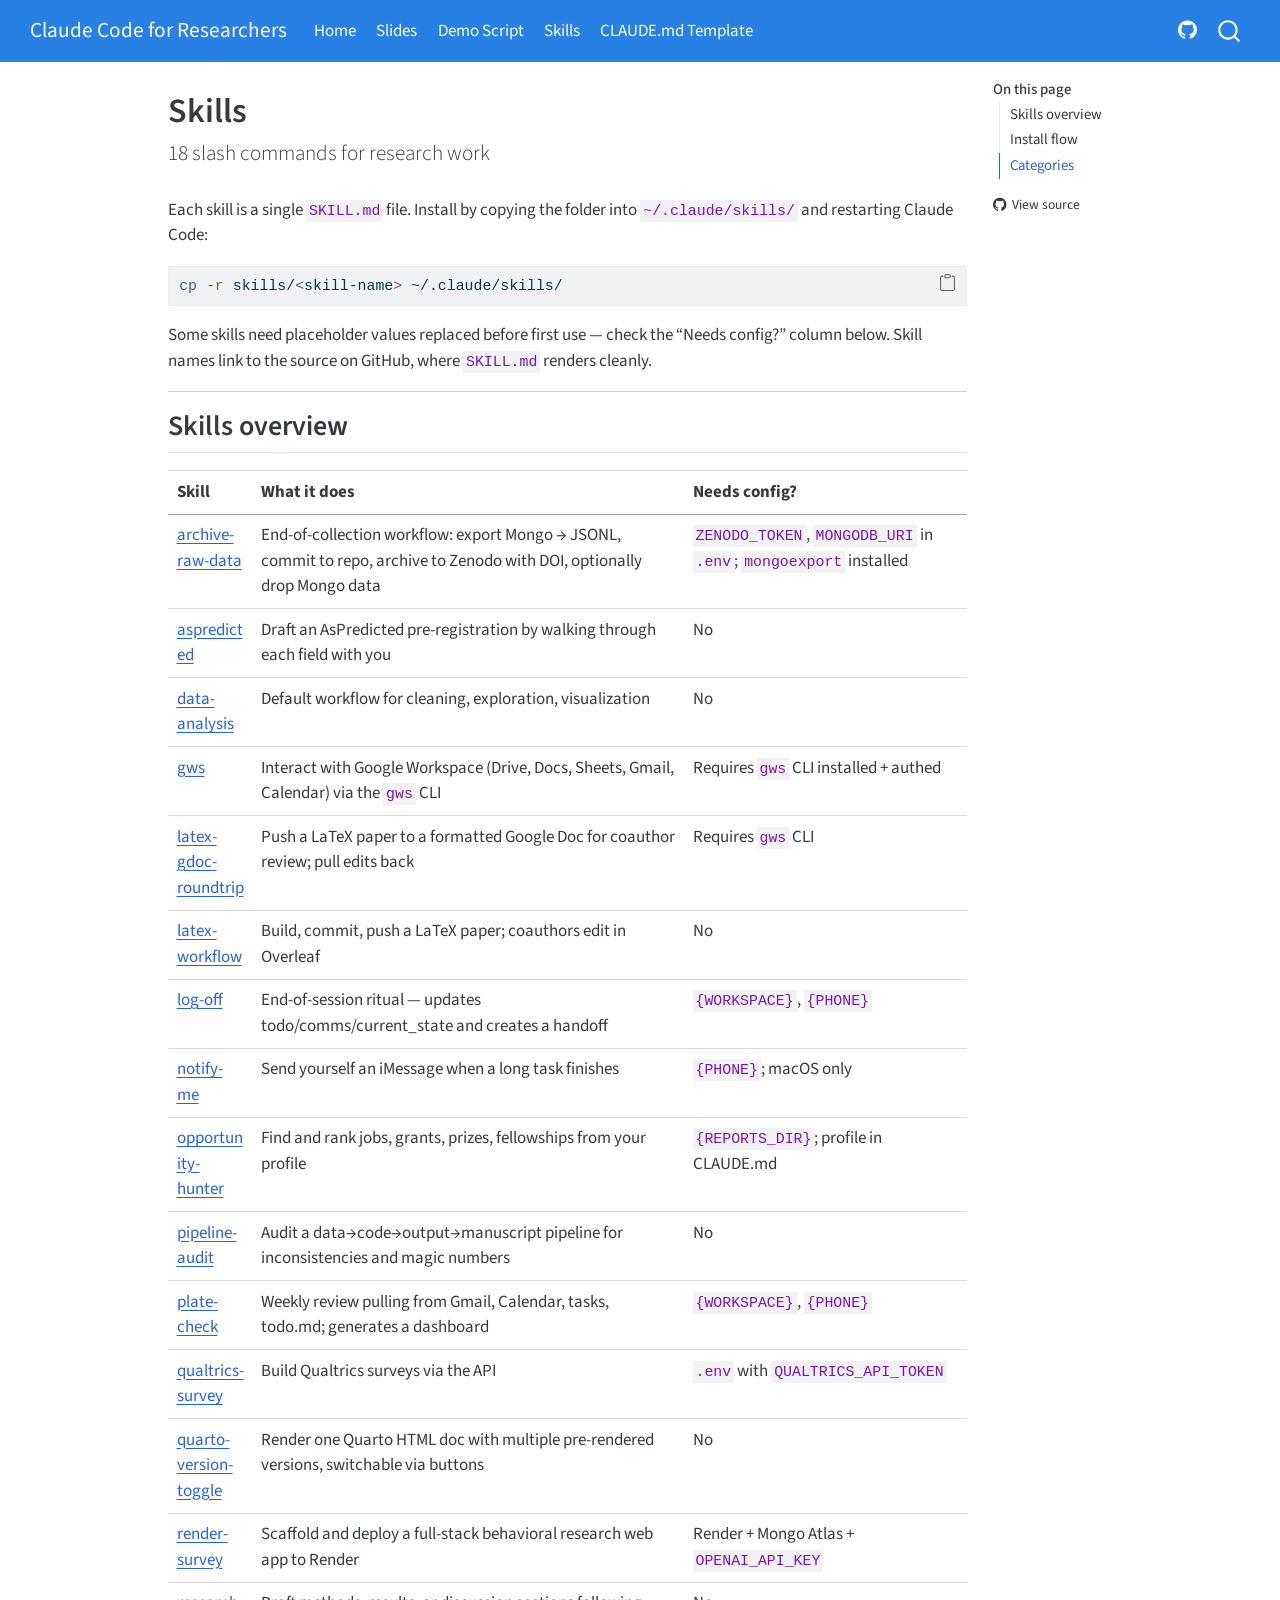
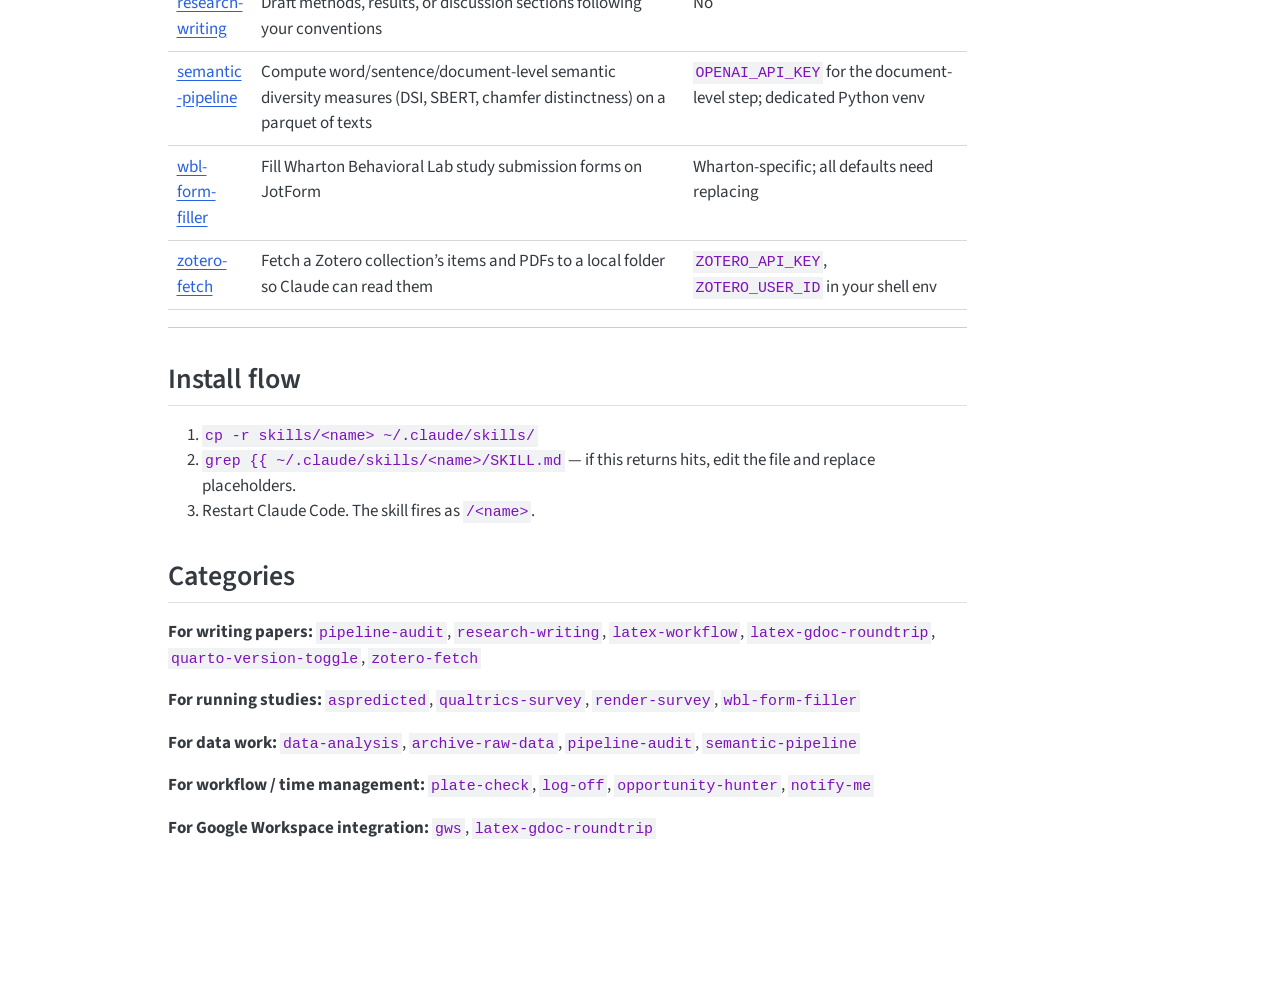
==== commit 5aa6543f: "Built site for gh-pages" ====
--- a/skills/index.html
+++ b/skills/index.html
@@ -2,7 +2,7 @@
 <html xmlns="http://www.w3.org/1999/xhtml" lang="en" xml:lang="en"><head>
 
 <meta charset="utf-8">
-<meta name="generator" content="quarto-1.9.37">
+<meta name="generator" content="quarto-1.10.18">
 
 <meta name="viewport" content="width=device-width, initial-scale=1.0, user-scalable=yes">
 
@@ -12,10 +12,13 @@
 /* Default styles provided by pandoc.
 ** See https://pandoc.org/MANUAL.html#variables-for-html for config info.
 */
-code{white-space: pre-wrap;}
 span.smallcaps{font-variant: small-caps;}
-div.columns{display: flex; gap: min(4vw, 1.5em);}
-div.column{flex: auto; overflow-x: auto;}
+div.columns{display: flex; gap: 1.5em;}
+div.column{flex: auto;}
+@media screen {
+div.columns{gap: min(4vw, 1.5em);}
+div.column{overflow-x: auto;}
+}
 div.hanging-indent{margin-left: 1.5em; text-indent: -1.5em;}
 ul.task-list{list-style: none;}
 ul.task-list li input[type="checkbox"] {
@@ -74,10 +77,10 @@
 <script src="../site_libs/quarto-html/tippy.umd.min.js"></script>
 <script src="../site_libs/quarto-html/anchor.min.js"></script>
 <link href="../site_libs/quarto-html/tippy.css" rel="stylesheet">
-<link href="../site_libs/quarto-html/quarto-syntax-highlighting-7f8f88aac4f3542376d5c11b86a4c14d.css" rel="stylesheet" id="quarto-text-highlighting-styles">
+<link href="../site_libs/quarto-html/quarto-syntax-highlighting-64a204ab8560d761af7679ceaba22944.css" rel="stylesheet" id="quarto-text-highlighting-styles">
 <script src="../site_libs/bootstrap/bootstrap.min.js"></script>
 <link href="../site_libs/bootstrap/bootstrap-icons.css" rel="stylesheet">
-<link href="../site_libs/bootstrap/bootstrap-a6716d435b7d433af430122f15daafcd.min.css" rel="stylesheet" append-hash="true" id="quarto-bootstrap" data-mode="light">
+<link href="../site_libs/bootstrap/bootstrap-c437ad11e1d67a51fa3dde503bd277dc.min.css" rel="stylesheet" append-hash="true" id="quarto-bootstrap" data-mode="light">
 <script id="quarto-search-options" type="application/json">{
   "location": "navbar",
   "copy-button": false,
@@ -132,7 +135,7 @@
 <span class="menu-text">Home</span></a>
   </li>  
   <li class="nav-item">
-    <a class="nav-link" href="../slides.html"> 
+    <a class="nav-link" href="https://docs.google.com/presentation/d/1j67OxP7MQudUdp6t-OtCPzaASTS8nBktCXalzXrvC1g/present"> 
 <span class="menu-text">Slides</span></a>
   </li>  
   <li class="nav-item">
@@ -182,7 +185,7 @@
 <header id="title-block-header" class="quarto-title-block default">
 <div class="quarto-title">
 <h1 class="title">Skills</h1>
-<p class="subtitle lead">15 slash commands for research work</p>
+<p class="subtitle lead">18 slash commands for research work</p>
 </div>
 
 
@@ -290,9 +293,19 @@
 <td>No</td>
 </tr>
 <tr class="even">
+<td><a href="https://github.com/lirabenjamin/claude-code-for-researchers/tree/main/skills/semantic-pipeline">semantic-pipeline</a></td>
+<td>Compute word/sentence/document-level semantic diversity measures (DSI, SBERT, chamfer distinctness) on a parquet of texts</td>
+<td><code>OPENAI_API_KEY</code> for the document-level step; dedicated Python venv</td>
+</tr>
+<tr class="odd">
 <td><a href="https://github.com/lirabenjamin/claude-code-for-researchers/tree/main/skills/wbl-form-filler">wbl-form-filler</a></td>
 <td>Fill Wharton Behavioral Lab study submission forms on JotForm</td>
 <td>Wharton-specific; all defaults need replacing</td>
+</tr>
+<tr class="even">
+<td><a href="https://github.com/lirabenjamin/claude-code-for-researchers/tree/main/skills/zotero-fetch">zotero-fetch</a></td>
+<td>Fetch a Zotero collection’s items and PDFs to a local folder so Claude can read them</td>
+<td><code>ZOTERO_API_KEY</code>, <code>ZOTERO_USER_ID</code> in your shell env</td>
 </tr>
 </tbody>
 </table>
@@ -308,9 +321,9 @@
 </section>
 <section id="categories" class="level2">
 <h2 class="anchored" data-anchor-id="categories">Categories</h2>
-<p><strong>For writing papers:</strong> <code>pipeline-audit</code>, <code>research-writing</code>, <code>latex-workflow</code>, <code>latex-gdoc-roundtrip</code>, <code>quarto-version-toggle</code></p>
+<p><strong>For writing papers:</strong> <code>pipeline-audit</code>, <code>research-writing</code>, <code>latex-workflow</code>, <code>latex-gdoc-roundtrip</code>, <code>quarto-version-toggle</code>, <code>zotero-fetch</code></p>
 <p><strong>For running studies:</strong> <code>aspredicted</code>, <code>qualtrics-survey</code>, <code>render-survey</code>, <code>wbl-form-filler</code></p>
-<p><strong>For data work:</strong> <code>data-analysis</code>, <code>archive-raw-data</code>, <code>pipeline-audit</code></p>
+<p><strong>For data work:</strong> <code>data-analysis</code>, <code>archive-raw-data</code>, <code>pipeline-audit</code>, <code>semantic-pipeline</code></p>
 <p><strong>For workflow / time management:</strong> <code>plate-check</code>, <code>log-off</code>, <code>opportunity-hunter</code>, <code>notify-me</code></p>
 <p><strong>For Google Workspace integration:</strong> <code>gws</code>, <code>latex-gdoc-roundtrip</code></p>
 
--- a/site_libs/quarto-html/quarto-syntax-highlighting-64a204ab8560d761af7679ceaba22944.css
+++ b/site_libs/quarto-html/quarto-syntax-highlighting-64a204ab8560d761af7679ceaba22944.css
@@ -0,0 +1,236 @@
+/* quarto syntax highlight colors */
+:root {
+  --quarto-hl-ot-color: #003B4F;
+  --quarto-hl-at-color: #657422;
+  --quarto-hl-ss-color: #20794D;
+  --quarto-hl-an-color: #5E5E5E;
+  --quarto-hl-fu-color: #4758AB;
+  --quarto-hl-st-color: #20794D;
+  --quarto-hl-cf-color: #003B4F;
+  --quarto-hl-op-color: #5E5E5E;
+  --quarto-hl-er-color: #AD0000;
+  --quarto-hl-bn-color: #AD0000;
+  --quarto-hl-al-color: #AD0000;
+  --quarto-hl-va-color: #111111;
+  --quarto-hl-bu-color: inherit;
+  --quarto-hl-ex-color: inherit;
+  --quarto-hl-pp-color: #AD0000;
+  --quarto-hl-in-color: #5E5E5E;
+  --quarto-hl-vs-color: #20794D;
+  --quarto-hl-wa-color: #5E5E5E;
+  --quarto-hl-do-color: #5E5E5E;
+  --quarto-hl-im-color: #00769E;
+  --quarto-hl-ch-color: #20794D;
+  --quarto-hl-dt-color: #AD0000;
+  --quarto-hl-fl-color: #AD0000;
+  --quarto-hl-co-color: #5E5E5E;
+  --quarto-hl-cv-color: #5E5E5E;
+  --quarto-hl-cn-color: #8f5902;
+  --quarto-hl-sc-color: #5E5E5E;
+  --quarto-hl-dv-color: #AD0000;
+  --quarto-hl-kw-color: #003B4F;
+}
+
+/* other quarto variables */
+:root {
+  --quarto-font-monospace: SFMono-Regular, Menlo, Monaco, Consolas, "Liberation Mono", "Courier New", monospace;
+}
+
+/* syntax highlight based on Pandoc's rules */
+pre > code.sourceCode > span {
+  color: #003B4F;
+}
+
+code.sourceCode > span {
+  color: #003B4F;
+}
+
+div.sourceCode,
+div.sourceCode pre.sourceCode {
+  color: #003B4F;
+}
+
+/* Normal */
+code span {
+  color: #003B4F;
+}
+
+/* Alert */
+code span.al {
+  color: #AD0000;
+  font-style: inherit;
+}
+
+/* Annotation */
+code span.an {
+  color: #5E5E5E;
+  font-style: inherit;
+}
+
+/* Attribute */
+code span.at {
+  color: #657422;
+  font-style: inherit;
+}
+
+/* BaseN */
+code span.bn {
+  color: #AD0000;
+  font-style: inherit;
+}
+
+/* BuiltIn */
+code span.bu {
+  font-style: inherit;
+}
+
+/* ControlFlow */
+code span.cf {
+  color: #003B4F;
+  font-weight: bold;
+  font-style: inherit;
+}
+
+/* Char */
+code span.ch {
+  color: #20794D;
+  font-style: inherit;
+}
+
+/* Constant */
+code span.cn {
+  color: #8f5902;
+  font-style: inherit;
+}
+
+/* Comment */
+code span.co {
+  color: #5E5E5E;
+  font-style: inherit;
+}
+
+/* CommentVar */
+code span.cv {
+  color: #5E5E5E;
+  font-style: italic;
+}
+
+/* Documentation */
+code span.do {
+  color: #5E5E5E;
+  font-style: italic;
+}
+
+/* DataType */
+code span.dt {
+  color: #AD0000;
+  font-style: inherit;
+}
+
+/* DecVal */
+code span.dv {
+  color: #AD0000;
+  font-style: inherit;
+}
+
+/* Error */
+code span.er {
+  color: #AD0000;
+  font-style: inherit;
+}
+
+/* Extension */
+code span.ex {
+  font-style: inherit;
+}
+
+/* Float */
+code span.fl {
+  color: #AD0000;
+  font-style: inherit;
+}
+
+/* Function */
+code span.fu {
+  color: #4758AB;
+  font-style: inherit;
+}
+
+/* Import */
+code span.im {
+  color: #00769E;
+  font-style: inherit;
+}
+
+/* Information */
+code span.in {
+  color: #5E5E5E;
+  font-style: inherit;
+}
+
+/* Keyword */
+code span.kw {
+  color: #003B4F;
+  font-weight: bold;
+  font-style: inherit;
+}
+
+/* Operator */
+code span.op {
+  color: #5E5E5E;
+  font-style: inherit;
+}
+
+/* Other */
+code span.ot {
+  color: #003B4F;
+  font-style: inherit;
+}
+
+/* Preprocessor */
+code span.pp {
+  color: #AD0000;
+  font-style: inherit;
+}
+
+/* SpecialChar */
+code span.sc {
+  color: #5E5E5E;
+  font-style: inherit;
+}
+
+/* SpecialString */
+code span.ss {
+  color: #20794D;
+  font-style: inherit;
+}
+
+/* String */
+code span.st {
+  color: #20794D;
+  font-style: inherit;
+}
+
+/* Variable */
+code span.va {
+  color: #111111;
+  font-style: inherit;
+}
+
+/* VerbatimString */
+code span.vs {
+  color: #20794D;
+  font-style: inherit;
+}
+
+/* Warning */
+code span.wa {
+  color: #5E5E5E;
+  font-style: italic;
+}
+
+.prevent-inlining {
+  content: "</";
+}
+
+/*# sourceMappingURL=9d8d5bb603a83b8298b89080a598c93b.css.map */
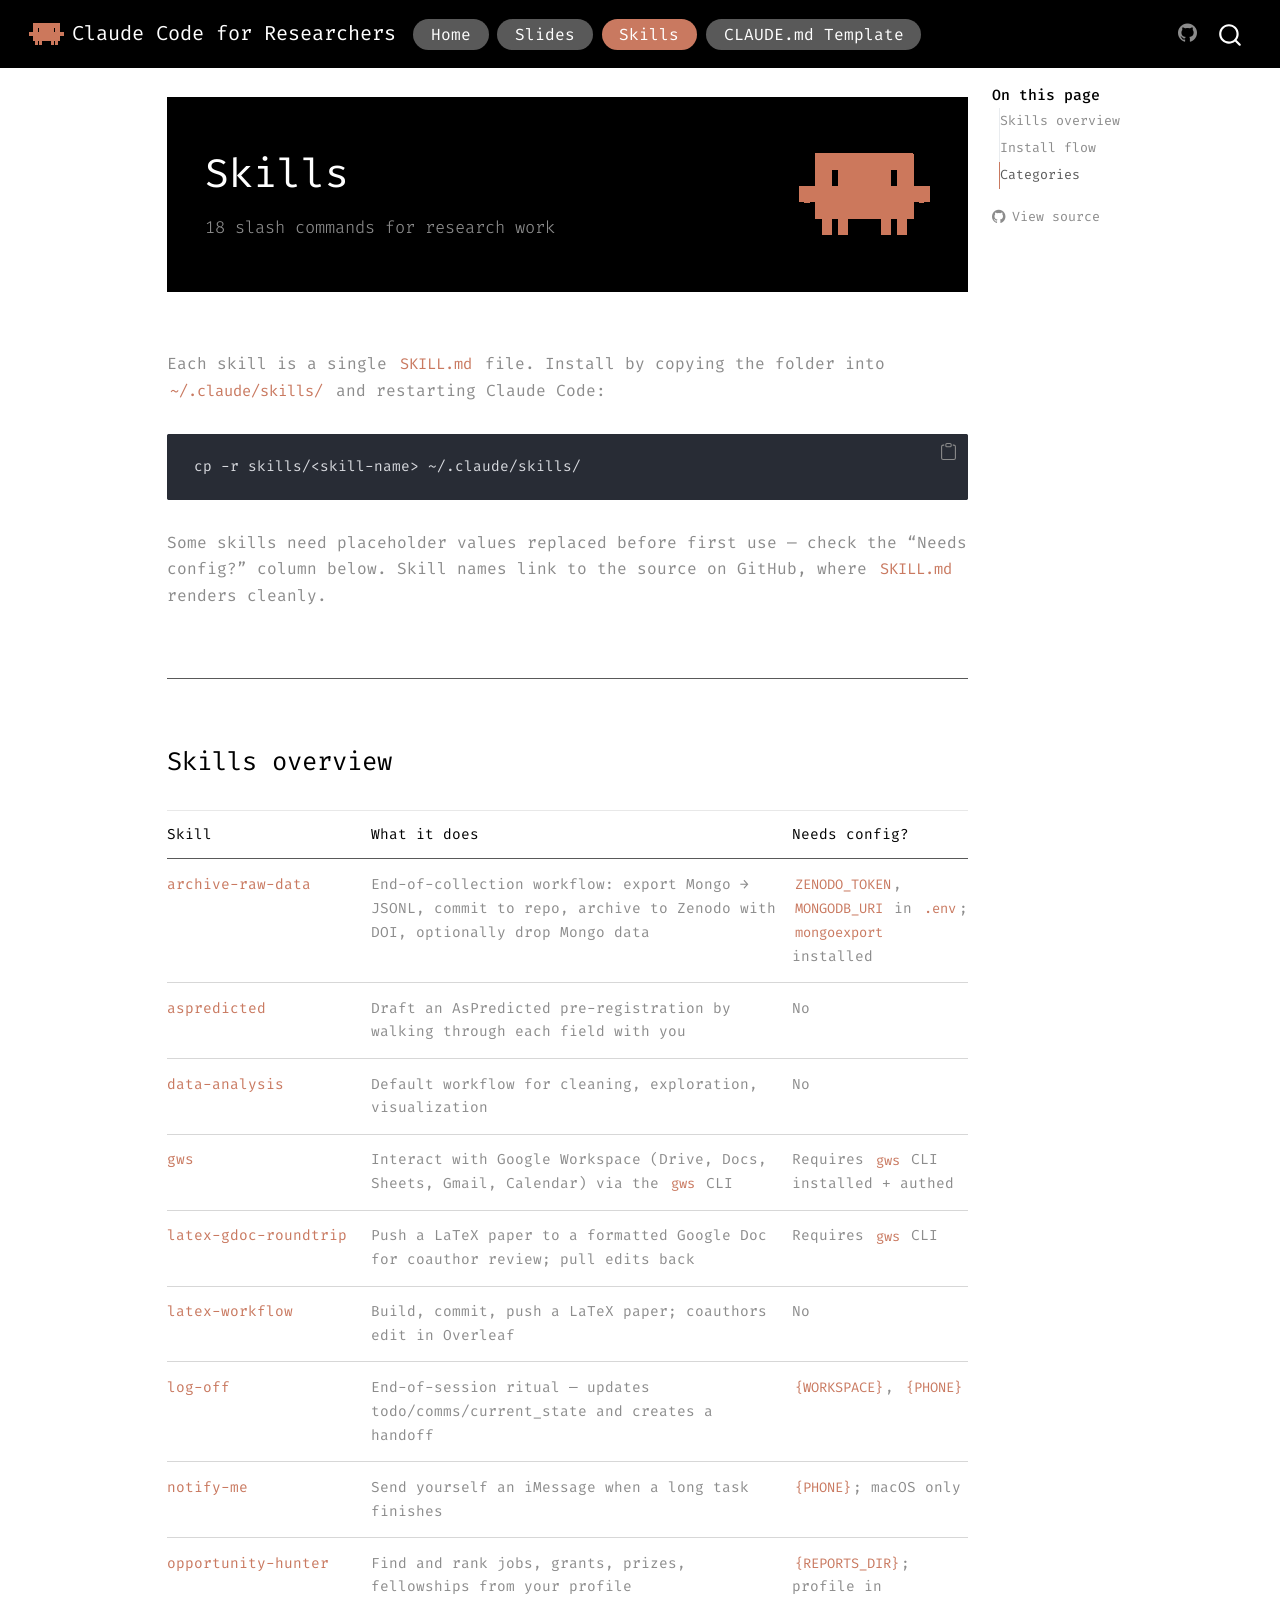
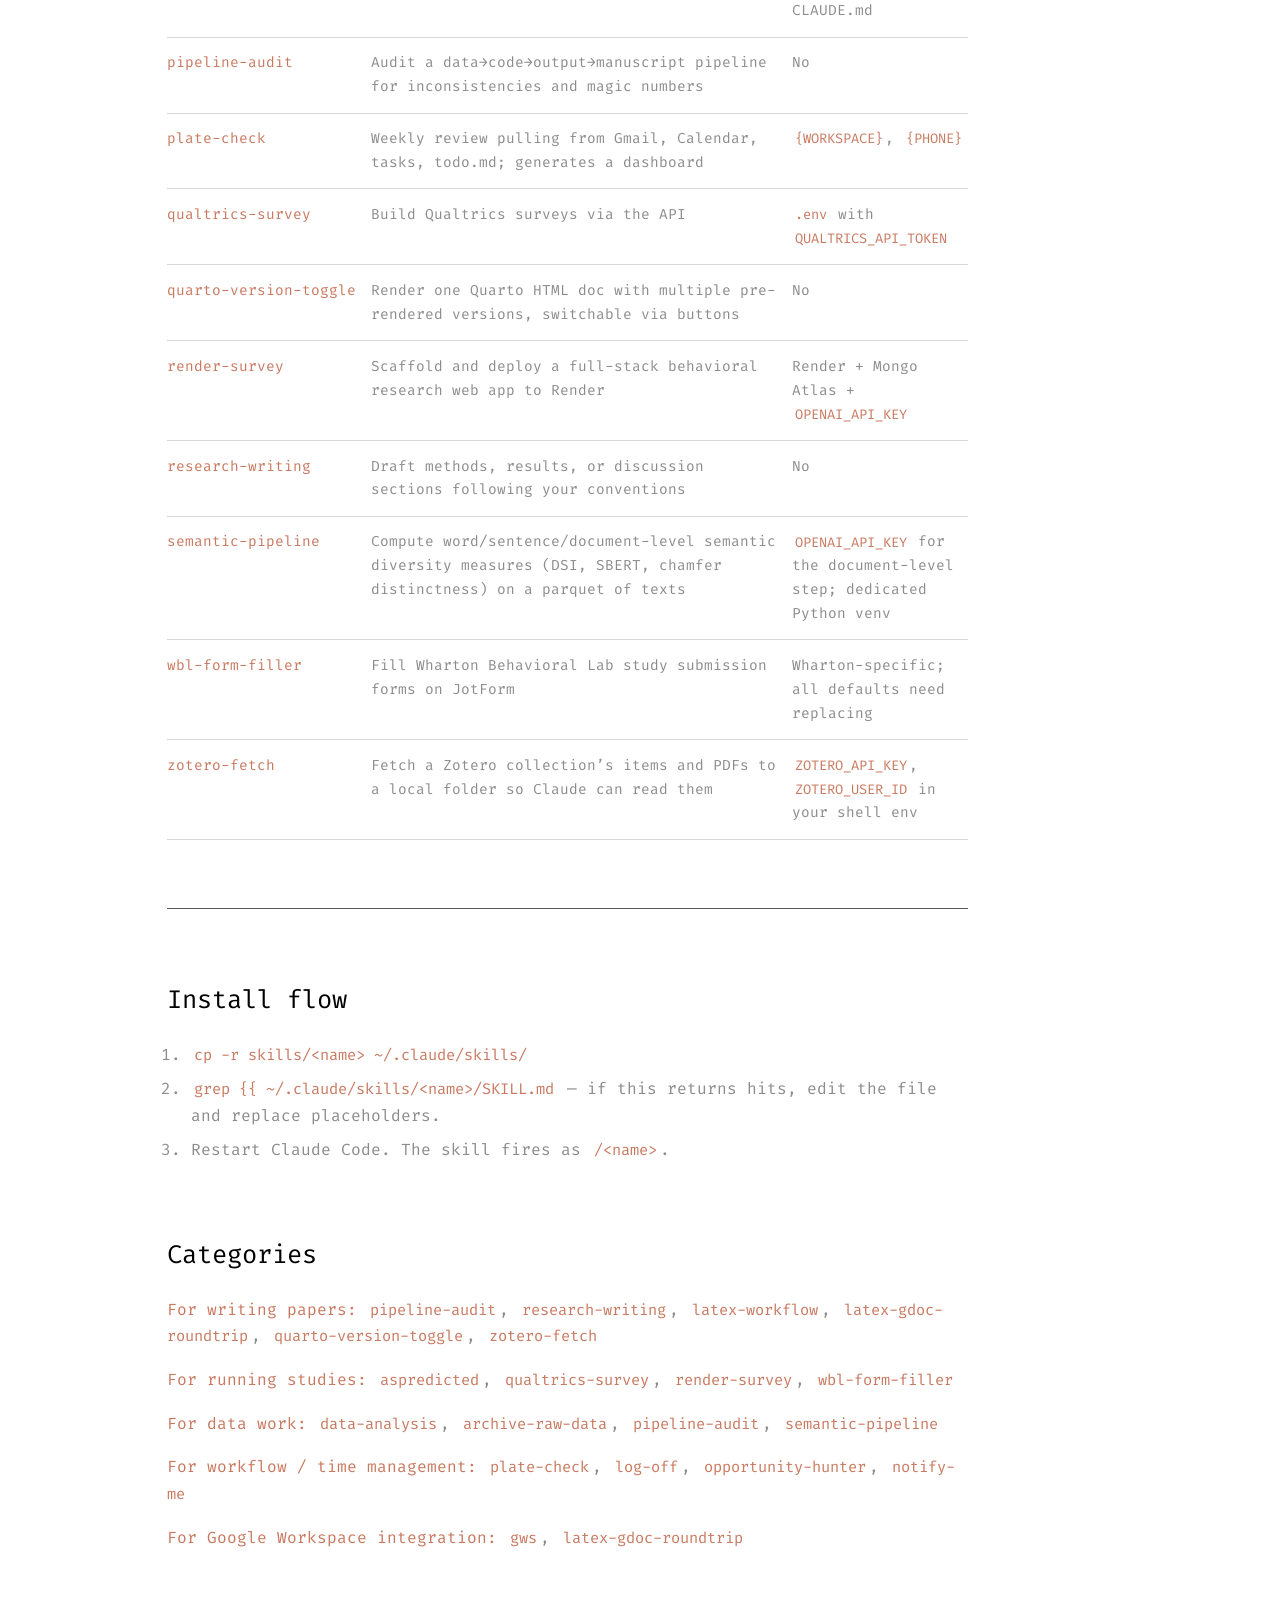
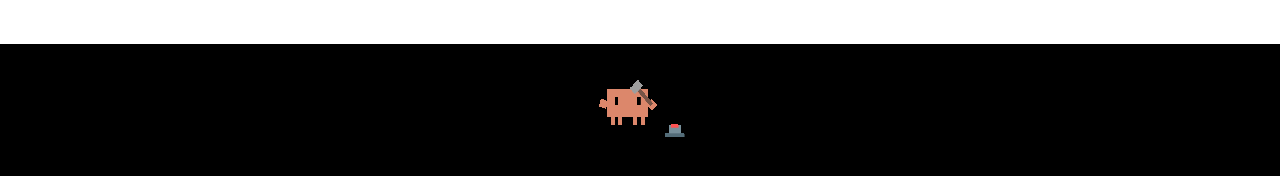
==== commit 9ace892f: "Built site for gh-pages" ====
--- a/skills/index.html
+++ b/skills/index.html
@@ -71,16 +71,17 @@
 <script src="../site_libs/quarto-search/fuse.min.js"></script>
 <script src="../site_libs/quarto-search/quarto-search.js"></script>
 <meta name="quarto:offset" content="../">
+<link href="../assets/favicon.png" rel="icon" type="image/png">
 <script src="../site_libs/quarto-html/quarto.js" type="module"></script>
 <script src="../site_libs/quarto-html/tabsets/tabsets.js" type="module"></script>
 <script src="../site_libs/quarto-html/popper.min.js"></script>
 <script src="../site_libs/quarto-html/tippy.umd.min.js"></script>
 <script src="../site_libs/quarto-html/anchor.min.js"></script>
 <link href="../site_libs/quarto-html/tippy.css" rel="stylesheet">
-<link href="../site_libs/quarto-html/quarto-syntax-highlighting-64a204ab8560d761af7679ceaba22944.css" rel="stylesheet" id="quarto-text-highlighting-styles">
+<link href="../site_libs/quarto-html/quarto-syntax-highlighting-5cedc866073a63a8835c7182543745ef.css" rel="stylesheet" id="quarto-text-highlighting-styles">
 <script src="../site_libs/bootstrap/bootstrap.min.js"></script>
 <link href="../site_libs/bootstrap/bootstrap-icons.css" rel="stylesheet">
-<link href="../site_libs/bootstrap/bootstrap-c437ad11e1d67a51fa3dde503bd277dc.min.css" rel="stylesheet" append-hash="true" id="quarto-bootstrap" data-mode="light">
+<link href="../site_libs/bootstrap/bootstrap-7c60b756f992b22463df75023c26197f.min.css" rel="stylesheet" append-hash="true" id="quarto-bootstrap" data-mode="light">
 <script id="quarto-search-options" type="application/json">{
   "location": "navbar",
   "copy-button": false,
@@ -108,9 +109,11 @@
     "search-label": "Search"
   }
 }</script>
-
-
-<link rel="stylesheet" href="../slides.css">
+<link rel="preconnect" href="https://fonts.googleapis.com">
+<link rel="preconnect" href="https://fonts.gstatic.com" crossorigin="">
+<link rel="stylesheet" href="https://fonts.googleapis.com/css2?family=Fira+Code:wght@400&amp;display=swap">
+
+
 </head>
 
 <body class="nav-fixed quarto-light">
@@ -120,6 +123,10 @@
     <nav class="navbar navbar-expand-lg " data-bs-theme="dark">
       <div class="navbar-container container-fluid">
       <div class="navbar-brand-container mx-auto">
+    <a href="../index.html" class="navbar-brand navbar-brand-logo">
+    <img src="../assets/mascot.png" alt="" class="navbar-logo light-content">
+    <img src="../assets/mascot.png" alt="" class="navbar-logo dark-content">
+    </a>
     <a class="navbar-brand" href="../index.html">
     <span class="navbar-title">Claude Code for Researchers</span>
     </a>
@@ -137,10 +144,6 @@
   <li class="nav-item">
     <a class="nav-link" href="https://docs.google.com/presentation/d/1j67OxP7MQudUdp6t-OtCPzaASTS8nBktCXalzXrvC1g/present"> 
 <span class="menu-text">Slides</span></a>
-  </li>  
-  <li class="nav-item">
-    <a class="nav-link" href="../demo_script.html"> 
-<span class="menu-text">Demo Script</span></a>
   </li>  
   <li class="nav-item">
     <a class="nav-link active" href="../skills/index.html" aria-current="page"> 
--- a/site_libs/quarto-html/quarto-syntax-highlighting-5cedc866073a63a8835c7182543745ef.css
+++ b/site_libs/quarto-html/quarto-syntax-highlighting-5cedc866073a63a8835c7182543745ef.css
@@ -0,0 +1,236 @@
+/* quarto syntax highlight colors */
+:root {
+  --quarto-hl-ot-color: #003B4F;
+  --quarto-hl-at-color: #657422;
+  --quarto-hl-ss-color: #20794D;
+  --quarto-hl-an-color: #5E5E5E;
+  --quarto-hl-fu-color: #4758AB;
+  --quarto-hl-st-color: #20794D;
+  --quarto-hl-cf-color: #003B4F;
+  --quarto-hl-op-color: #5E5E5E;
+  --quarto-hl-er-color: #AD0000;
+  --quarto-hl-bn-color: #AD0000;
+  --quarto-hl-al-color: #AD0000;
+  --quarto-hl-va-color: #111111;
+  --quarto-hl-bu-color: inherit;
+  --quarto-hl-ex-color: inherit;
+  --quarto-hl-pp-color: #AD0000;
+  --quarto-hl-in-color: #5E5E5E;
+  --quarto-hl-vs-color: #20794D;
+  --quarto-hl-wa-color: #5E5E5E;
+  --quarto-hl-do-color: #5E5E5E;
+  --quarto-hl-im-color: #00769E;
+  --quarto-hl-ch-color: #20794D;
+  --quarto-hl-dt-color: #AD0000;
+  --quarto-hl-fl-color: #AD0000;
+  --quarto-hl-co-color: #5E5E5E;
+  --quarto-hl-cv-color: #5E5E5E;
+  --quarto-hl-cn-color: #8f5902;
+  --quarto-hl-sc-color: #5E5E5E;
+  --quarto-hl-dv-color: #AD0000;
+  --quarto-hl-kw-color: #003B4F;
+}
+
+/* other quarto variables */
+:root {
+  --quarto-font-monospace: "Fira Code", "JetBrains Mono", ui-monospace, SFMono-Regular, Menlo, monospace;
+}
+
+/* syntax highlight based on Pandoc's rules */
+pre > code.sourceCode > span {
+  color: #003B4F;
+}
+
+code.sourceCode > span {
+  color: #003B4F;
+}
+
+div.sourceCode,
+div.sourceCode pre.sourceCode {
+  color: #003B4F;
+}
+
+/* Normal */
+code span {
+  color: #003B4F;
+}
+
+/* Alert */
+code span.al {
+  color: #AD0000;
+  font-style: inherit;
+}
+
+/* Annotation */
+code span.an {
+  color: #5E5E5E;
+  font-style: inherit;
+}
+
+/* Attribute */
+code span.at {
+  color: #657422;
+  font-style: inherit;
+}
+
+/* BaseN */
+code span.bn {
+  color: #AD0000;
+  font-style: inherit;
+}
+
+/* BuiltIn */
+code span.bu {
+  font-style: inherit;
+}
+
+/* ControlFlow */
+code span.cf {
+  color: #003B4F;
+  font-weight: bold;
+  font-style: inherit;
+}
+
+/* Char */
+code span.ch {
+  color: #20794D;
+  font-style: inherit;
+}
+
+/* Constant */
+code span.cn {
+  color: #8f5902;
+  font-style: inherit;
+}
+
+/* Comment */
+code span.co {
+  color: #5E5E5E;
+  font-style: inherit;
+}
+
+/* CommentVar */
+code span.cv {
+  color: #5E5E5E;
+  font-style: italic;
+}
+
+/* Documentation */
+code span.do {
+  color: #5E5E5E;
+  font-style: italic;
+}
+
+/* DataType */
+code span.dt {
+  color: #AD0000;
+  font-style: inherit;
+}
+
+/* DecVal */
+code span.dv {
+  color: #AD0000;
+  font-style: inherit;
+}
+
+/* Error */
+code span.er {
+  color: #AD0000;
+  font-style: inherit;
+}
+
+/* Extension */
+code span.ex {
+  font-style: inherit;
+}
+
+/* Float */
+code span.fl {
+  color: #AD0000;
+  font-style: inherit;
+}
+
+/* Function */
+code span.fu {
+  color: #4758AB;
+  font-style: inherit;
+}
+
+/* Import */
+code span.im {
+  color: #00769E;
+  font-style: inherit;
+}
+
+/* Information */
+code span.in {
+  color: #5E5E5E;
+  font-style: inherit;
+}
+
+/* Keyword */
+code span.kw {
+  color: #003B4F;
+  font-weight: bold;
+  font-style: inherit;
+}
+
+/* Operator */
+code span.op {
+  color: #5E5E5E;
+  font-style: inherit;
+}
+
+/* Other */
+code span.ot {
+  color: #003B4F;
+  font-style: inherit;
+}
+
+/* Preprocessor */
+code span.pp {
+  color: #AD0000;
+  font-style: inherit;
+}
+
+/* SpecialChar */
+code span.sc {
+  color: #5E5E5E;
+  font-style: inherit;
+}
+
+/* SpecialString */
+code span.ss {
+  color: #20794D;
+  font-style: inherit;
+}
+
+/* String */
+code span.st {
+  color: #20794D;
+  font-style: inherit;
+}
+
+/* Variable */
+code span.va {
+  color: #111111;
+  font-style: inherit;
+}
+
+/* VerbatimString */
+code span.vs {
+  color: #20794D;
+  font-style: inherit;
+}
+
+/* Warning */
+code span.wa {
+  color: #5E5E5E;
+  font-style: italic;
+}
+
+.prevent-inlining {
+  content: "</";
+}
+
+/*# sourceMappingURL=12404e146982e854cd95537aee8fc521.css.map */
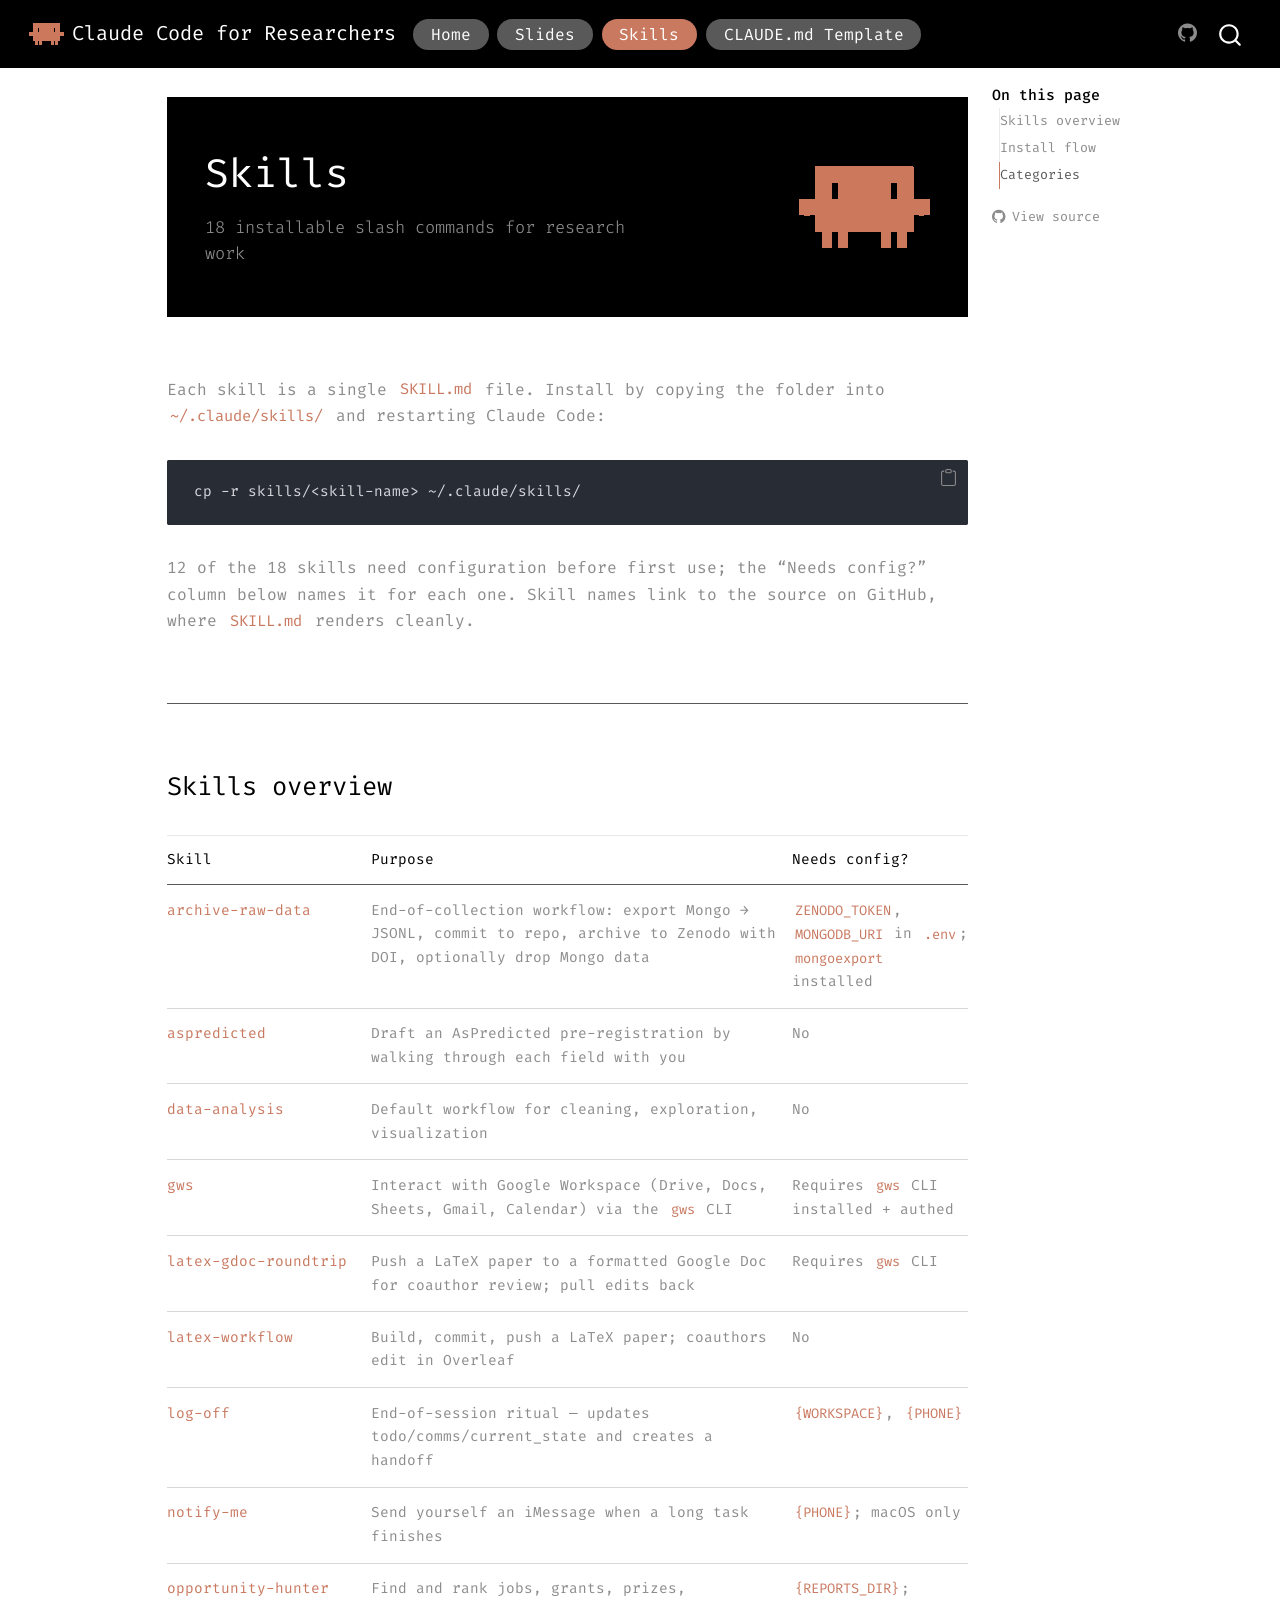
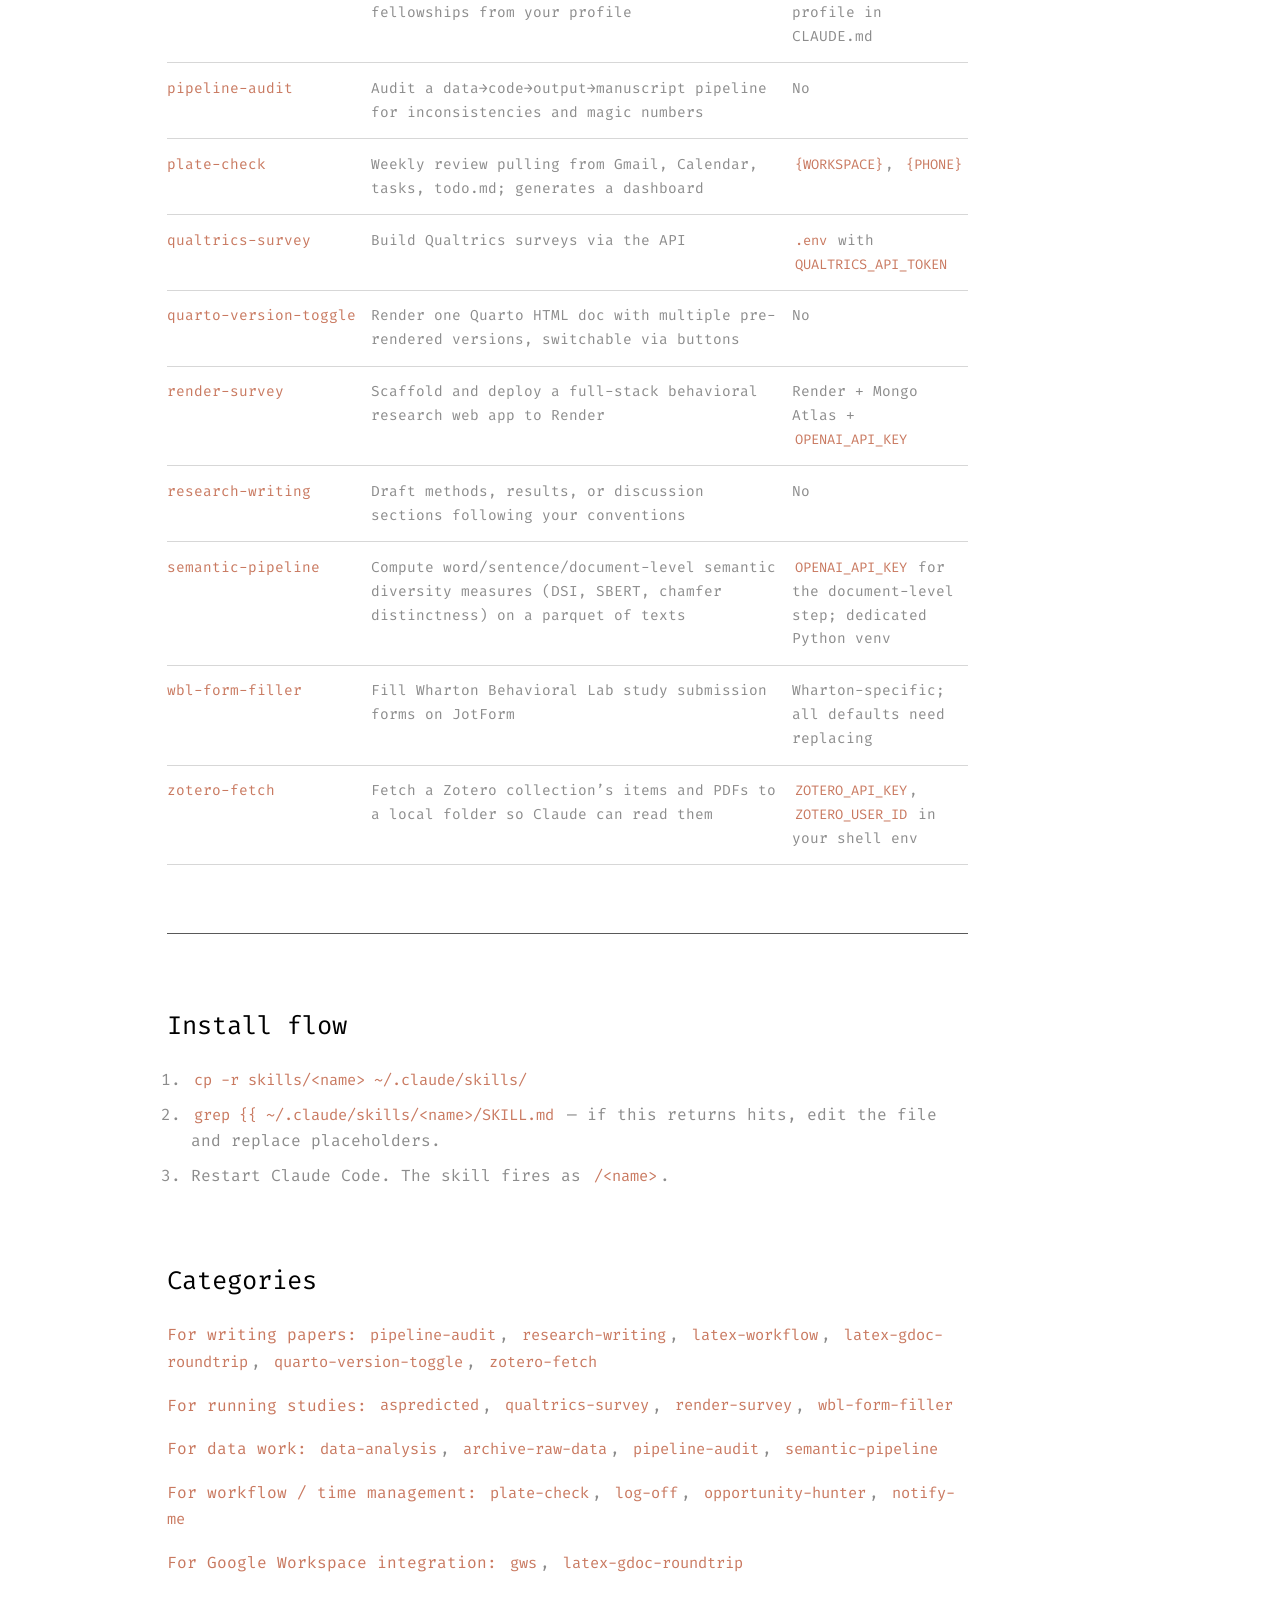
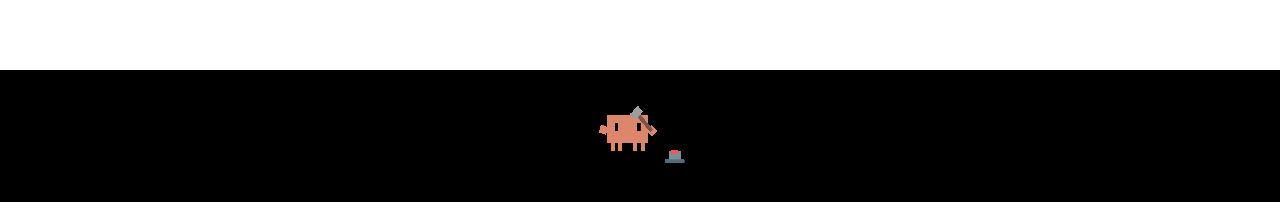
==== commit 5a9fe837: "Built site for gh-pages" ====
--- a/skills/index.html
+++ b/skills/index.html
@@ -188,7 +188,7 @@
 <header id="title-block-header" class="quarto-title-block default">
 <div class="quarto-title">
 <h1 class="title">Skills</h1>
-<p class="subtitle lead">18 slash commands for research work</p>
+<p class="subtitle lead">18 installable slash commands for research work</p>
 </div>
 
 
@@ -207,7 +207,7 @@
 
 <p>Each skill is a single <code>SKILL.md</code> file. Install by copying the folder into <code>~/.claude/skills/</code> and restarting Claude Code:</p>
 <div class="code-copy-outer-scaffold"><div class="sourceCode" id="cb1"><pre class="sourceCode bash code-with-copy"><code class="sourceCode bash"><span id="cb1-1"><a href="#cb1-1" aria-hidden="true" tabindex="-1"></a><span class="fu">cp</span> <span class="at">-r</span> skills/<span class="op">&lt;</span>skill-name<span class="op">&gt;</span> ~/.claude/skills/</span></code></pre></div><button title="Copy to Clipboard" class="code-copy-button"><i class="bi"></i></button></div>
-<p>Some skills need placeholder values replaced before first use — check the “Needs config?” column below. Skill names link to the source on GitHub, where <code>SKILL.md</code> renders cleanly.</p>
+<p>12 of the 18 skills need configuration before first use; the “Needs config?” column below names it for each one. Skill names link to the source on GitHub, where <code>SKILL.md</code> renders cleanly.</p>
 <hr>
 <section id="skills-overview" class="level2">
 <h2 class="anchored" data-anchor-id="skills-overview">Skills overview</h2>
@@ -215,7 +215,7 @@
 <thead>
 <tr class="header">
 <th>Skill</th>
-<th>What it does</th>
+<th>Purpose</th>
 <th>Needs config?</th>
 </tr>
 </thead>
